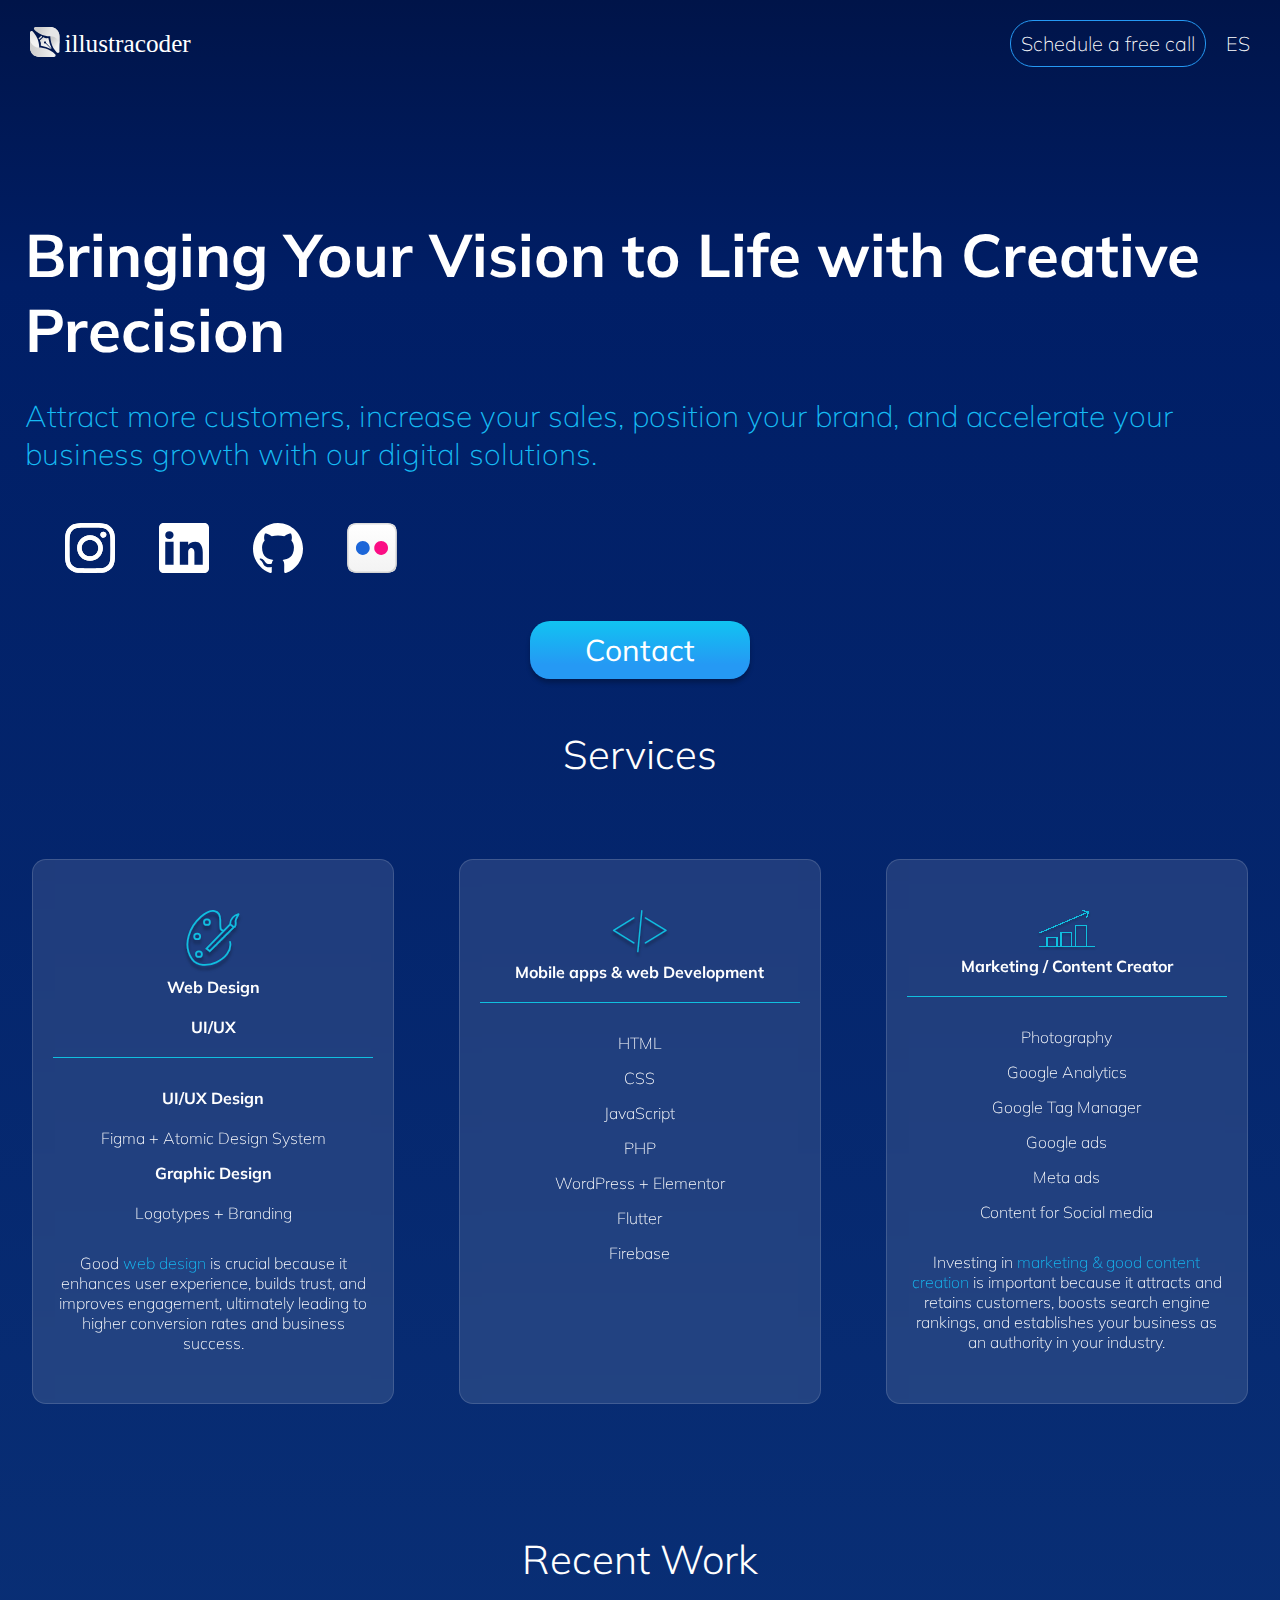
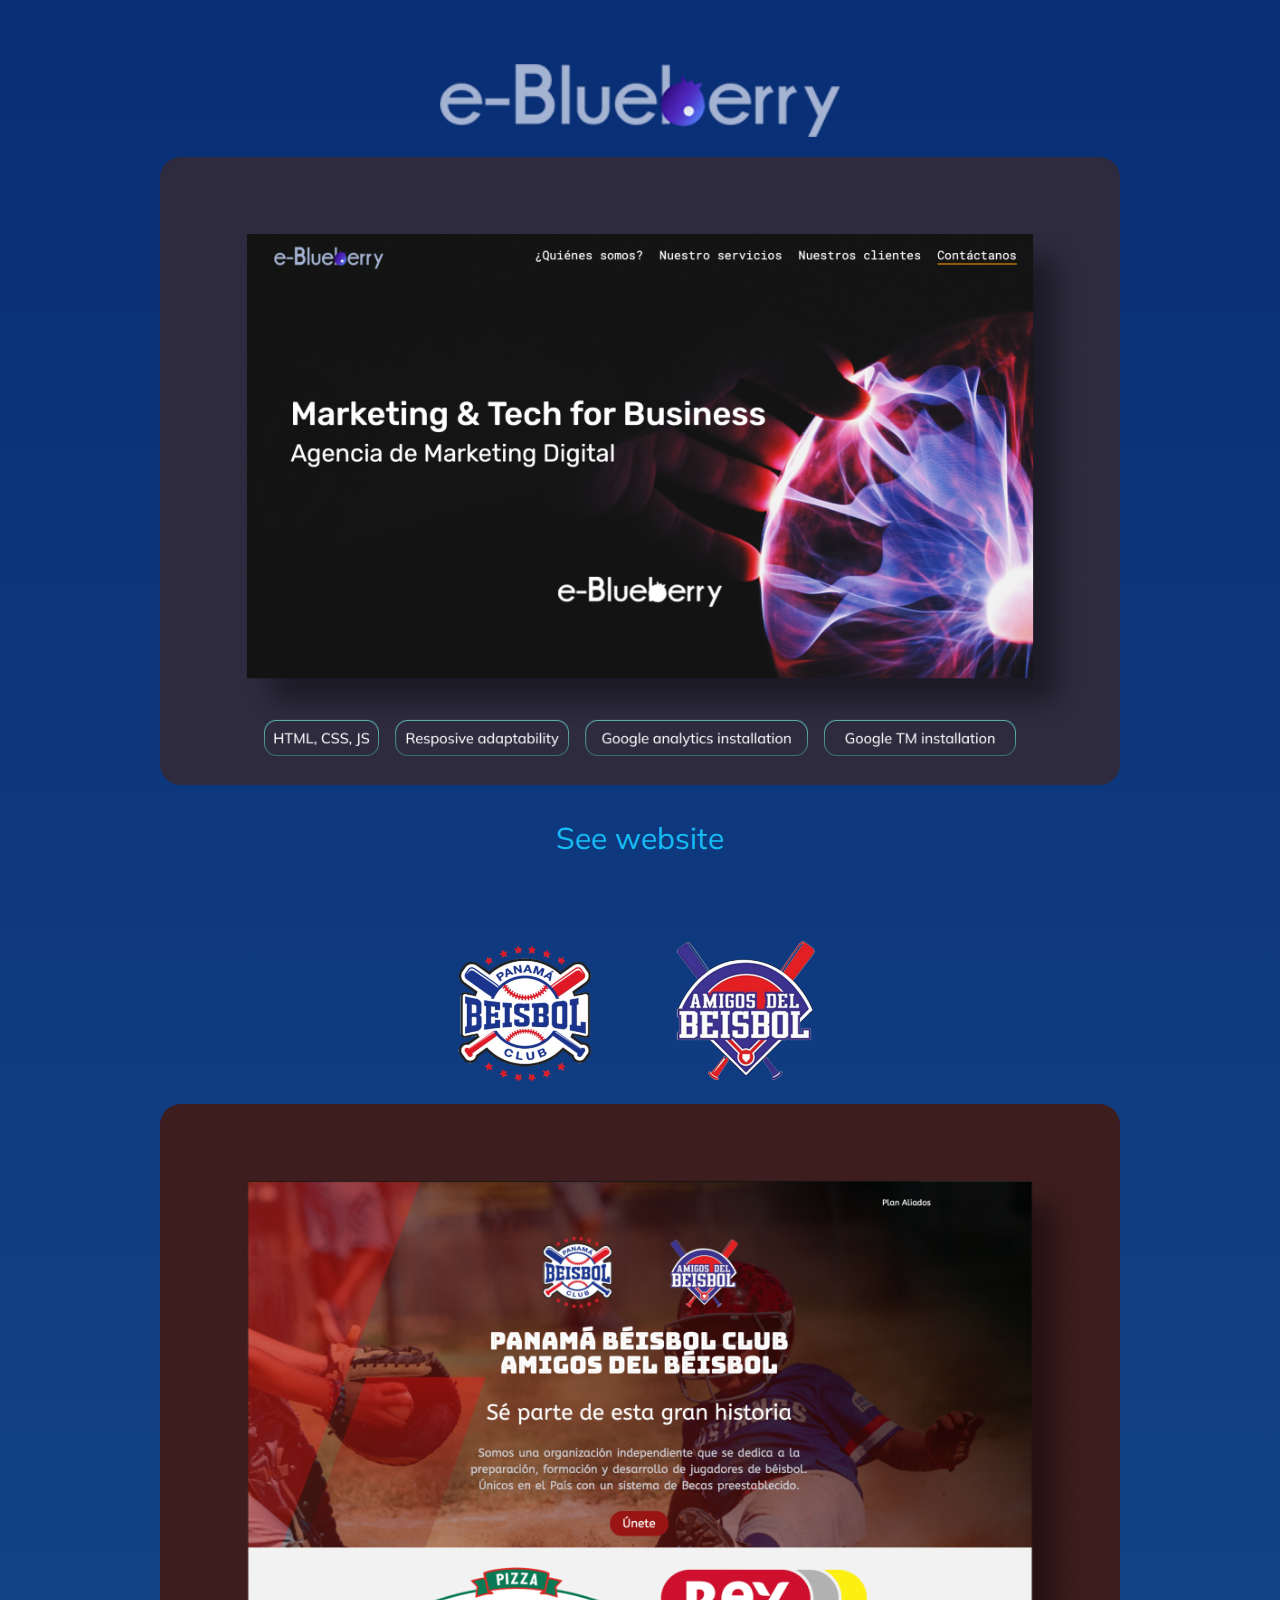
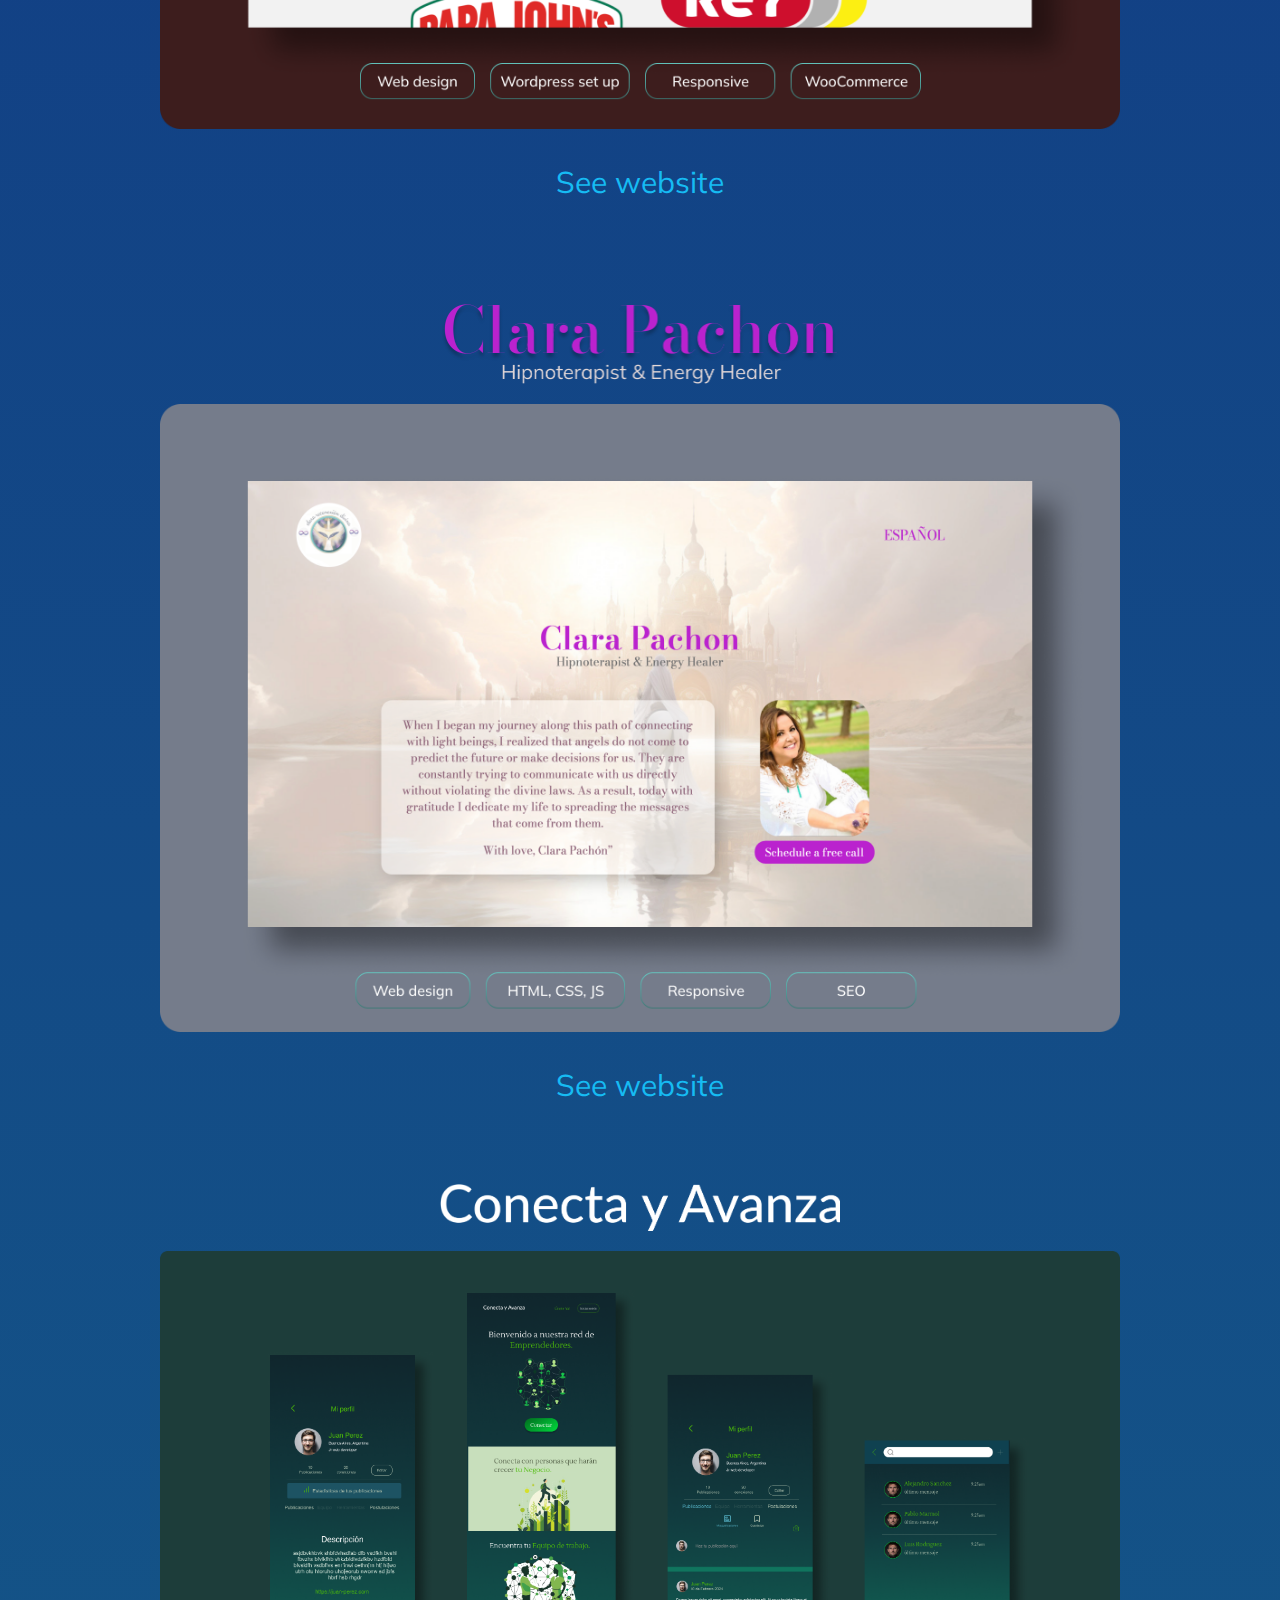
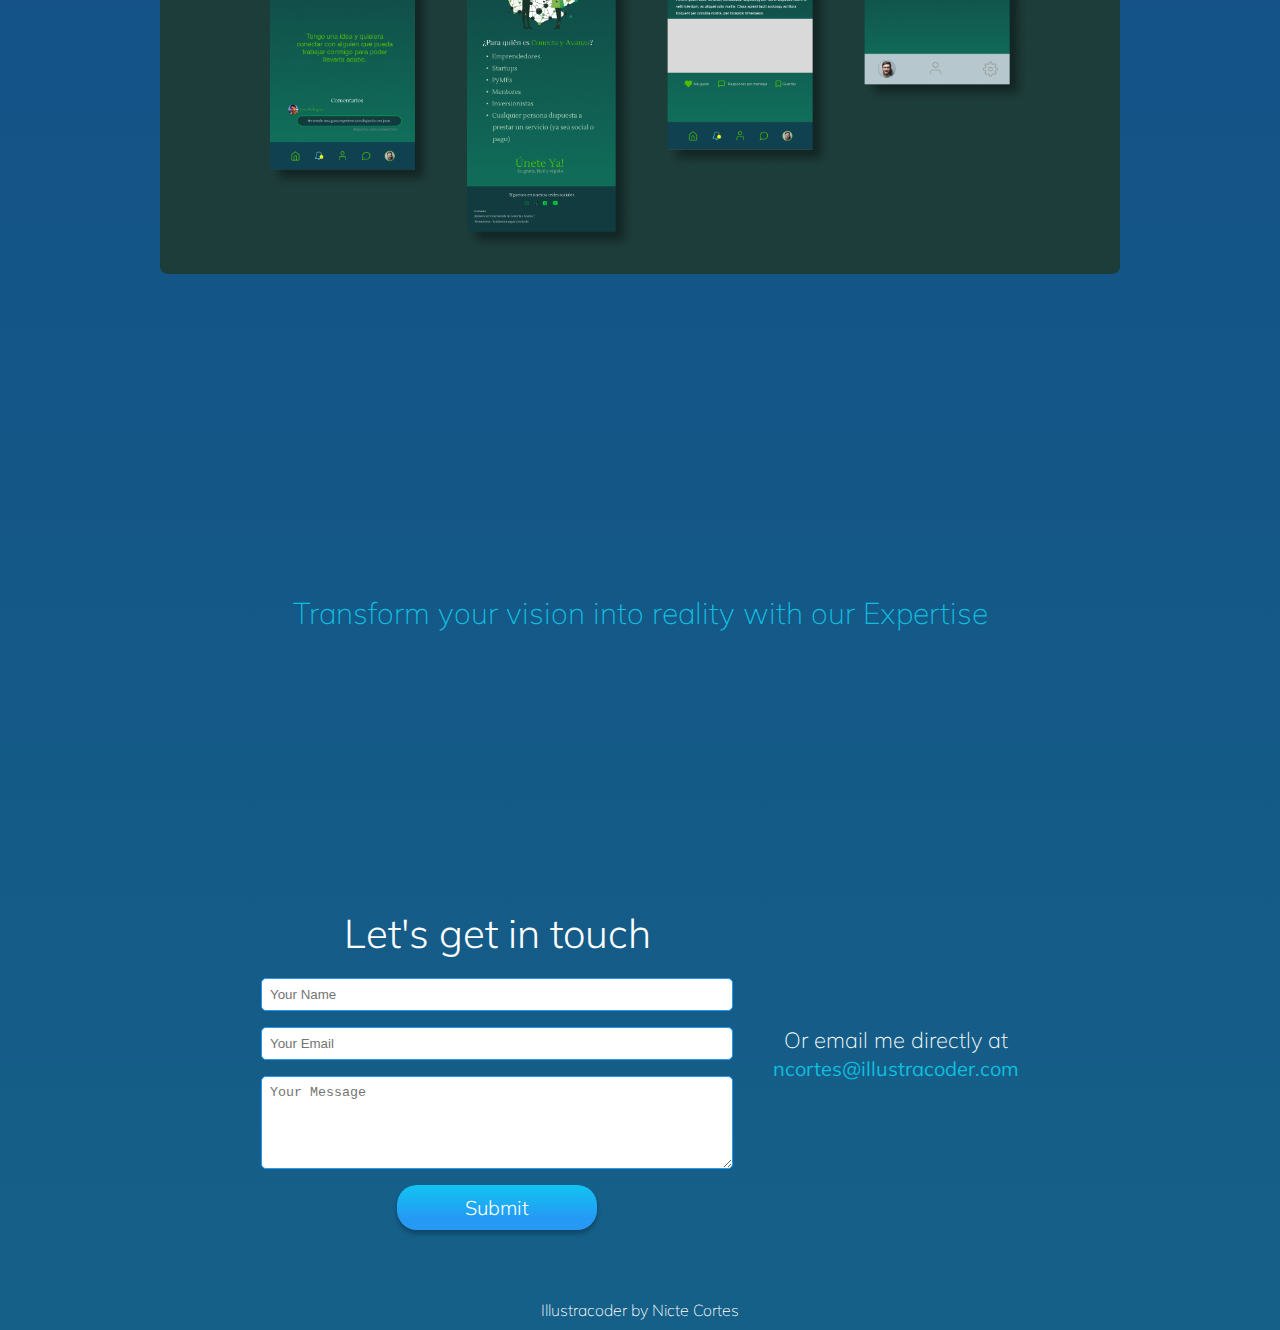
==== index.html @ 041d98b3 "added services" ====
<!DOCTYPE html>
<html lang="en">
<head>
    <!-- Google tag (gtag.js) -->
<script async src="https://www.googletagmanager.com/gtag/js?id=G-TVSC4ZTGMF"></script>
<script>
  window.dataLayer = window.dataLayer || [];
  function gtag(){dataLayer.push(arguments);}
  gtag('js', new Date());

  gtag('config', 'G-TVSC4ZTGMF');
</script>
    <link rel="shortcut icon" type="x-icon" href="logo.png">
    <meta charset="UTF-8">
    <meta http-equiv="X-UA-Compatible" content="IE=edge">
    <meta name="viewport" content="width=device-width, initial-scale=1.0">
    <link rel="stylesheet" type="text/css" href="stylesheet-nuevo.css" />
    <meta name="keywords" content="Web design, web development, product photography, service photography, social media content creation, brand elevation, professional web solutions, Illustracoder, innovative web design, expert web development, digital content creation, SEO-friendly web design, high-quality photography services">
    <title>Illustracoder - Web Design, Development, Photography & Social Media Content</title>
    <script src="https://www.google.com/recaptcha/enterprise.js?render=6LdHow8qAAAAACR_GoCy2ydNq_Hx-x5rRj1Og6y0"></script>
    <meta name="description" content="Discover Illustracoder, your go-to for professional web design, web development, product and service photography, and social media content creation. Elevate your brand with our expert solutions and innovative approach. Contact us today to bring your vision to life!">
</head>
<body>
    <header class="hero-container">
        <nav>
            <div class="logo-container">
                <img class="logo" src="./logo-white.svg" alt="Illustracoder Logo">
                
            </div>
            
            <div class="nav-btns">
                <a href="https://calendly.com/ncortes-illustracoder/30min" class="calendly-link"><p>Schedule a free call</p></a>
                <a href="./index-es.html">ES</a>
            </div>
        </nav>
        <section class="hero">
            <div class="title-hero">
                
                <h1>Bringing Your Vision to Life with Creative Precision</h1>
                <h2>Attract more customers, increase your sales, position your brand, and accelerate your business growth with our digital solutions.</h2>
            </div>
            
            <div class="iconos">
                <a  href="https://www.instagram.com/illustracoder" target="_blank"><img  src="./icons/instagram-blanco.svg" alt="Instagram"></a>
                <a href="https://www.linkedin.com/in/nicte-cortes-illustracoder/" target="_blank"><img  src="./icons/linkedin-blanco.svg" alt="LinkedIn"></a>
                <a href="https://github.com/nictecortes" target="_blank"><img  src="./icons/github-blanco.svg" alt="GitHub"></a>
                <a href="https://www.flickr.com/people/illustracoder/" target="_blank"><img  src="./icons/flickr-icon.svg" alt="Flickr"></a>
             </div>
            <a class="boton" href="#contact-form">Contact</a>
        </section>
    </header>
    
    <main>
        <section class="services--container">
            <h3 class="reveal active">Services</h3>
            <div class="services">
                <div class="service-card reveal active">
                    <div class="service-card--title">
                        <img src="./icons/web-design-icon.svg" alt="Web Design">
                        <h4>Web Design</h4>
                        <h4 class="green">UI/UX</h4>
                    </div>
                    <h4>UI/UX Design</h4>
                    <div class="card-icon">
                       
                        <p>Figma + Atomic Design System</p>
                    </div>
                    <h4>Graphic Design</h4>
                    <p>Logotypes + Branding</p>
                    
                    <div class="blue-text">
                        <p>Good <span class="orange">web design</span> is crucial because it enhances user experience, builds trust, and improves engagement, ultimately leading to higher conversion rates and business success.</p>
                    </div>
                </div>
                <div class="service-card reveal active">
                    <div class="service-card--title">
                        <img src="./icons/web-dev-icon.svg" alt="Web Development">
                        <h4>Mobile apps & web Development</h4>
                        
                    </div>
                    <div class="card-icon">
                        
                        <p>HTML</p>
                    </div>
                    <div class="card-icon">
                       
                        <p>CSS</p>
                    </div>
                    <div class="card-icon">
                        
                        <p>JavaScript</p>
                    </div>
                    <div class="card-icon">
                        
                        <p>PHP</p>
                    </div>
                    <div class="card-icon">
                        
                        <p>WordPress + Elementor</p>
                    </div>
                    <div class="card-icon">
                         
                        <p>Flutter</p>
                    </div>
                    <div class="card-icon">
                         
                        <p>Firebase</p>
                    </div>
                </div>
                <div class="service-card reveal active">
                    <div class="service-card--title">
                        <img src="./icons/marketing-icon.svg" alt="Marketing / Content Creator">
                        <h4>Marketing / Content Creator</h4>
                    </div>
                    <div class="card-icon">Photography</div>
                    <div class="card-icon"> Google Analytics</div>
                    <div class="card-icon">Google Tag Manager</div>
                    <div class="card-icon">Google ads</div>
                    <div class="card-icon">Meta ads</div>
                    <div class="card-icon">Content for Social media</div>
                    <div class="blue-text">
                        <p>Investing in <span class="orange">marketing & good content creation</span> is important because it attracts and retains customers, boosts search engine rankings, and establishes your business as an authority in your industry.</p>
                    </div>
                </div>
            </div>
        </section>
        <section>
            <h3 class="reveal active">Recent Work</h3>
            <div class="card reveal active">
                <div class="logos">
                    <img src="./logos/e-blueberrylogo.png" alt="e-Blueberry Logo">
                </div>
                <img class="card-img" src="./eblueberry-card.png" alt="e-Blueberry Card">
                <a href="https://nektar-mkt.com/e-blueberry/" target="_blank" rel="noopener noreferrer">See website</a>
            </div>
            <div class="card reveal active">
                <div class="logos">
                    <img src="./logos/logos-panama-amigos.png" alt="Panama Baseball Club Logo">
                
                </div>
                <img class="card-img" src="./panama-beisbol-club-card.png" alt="Panama Baseball Club Card">
                <a href="https://panamabeisbolclub.com/" target="_blank" rel="noopener noreferrer">See website</a>
            </div>
            <div class="card reveal active">
                <div class="logos">
                    <img src="./logos/Clara-pachon.png" alt="Clara Pachon Logo">
                </div>
                <img class="card-img" src="./clarapachon-card.png" alt="Clara Pachon Card">
                <a href="https://qhhtclarapachon.com/" target="_blank" rel="noopener noreferrer">See website</a>
            </div>
            <div class="card reveal active">
                <div class="logos">
                    <img src="./logos/Conecta y Avanza.png" alt="Conecta y Avanza Logo">
                </div>
                <img class="card-img" src="./conecta-avanza.png" alt="Conecta Avanza Card">
            </div>
        </section>
        
        <section class="section-text reveal active">
            <p>Transform your vision into reality with our Expertise</p>
        </section>
        <section id="contact-form">
            <div class="form-container">
                <h3>Let's get in touch</h3>
                <form id="contactForm" action="contact.php" method="post">
                    <input type="text" name="name" placeholder="Your Name" required>
                    <input type="email" name="email" placeholder="Your Email" required>
                    <textarea name="message" placeholder="Your Message" rows="5" required></textarea>
                    
                    <button type="submit" class="boton submit" id="btnSub">Submit</button>
                </form>
                <div id="form-message"></div>
            </div>
            <div class="email-me">
                <p>Or email me directly at</p>
            <a href="mailto:ncortes@illustracoder.com" class="email-link">ncortes@illustracoder.com</a>
            </div>
        </section>
    </main>
    <footer>
        <p>Illustracoder by Nicte Cortes</p>
    </footer>
    <script src="index.js"></script>
</body>
</html>
---- stylesheet-nuevo.css ----
@import url("https://fonts.googleapis.com/css2?family=Mulish:wght@200;300;500&family=Raleway:wght@100;200;300&display=swap");
:root{
  --blue:#16BBF3;
  --soft-blue:#10BFDF;
}
* {
    margin: 0;
    padding: 0;
  }
  html,
  body {
    width: 100%;
  }
  body {
    background: linear-gradient(180deg, #001449 0%, #001E66 4.66%, #124085 50%, #156088 100%)
      no-repeat;
    font-family: Mulish;
    font-weight: 200;
  }
  h1{
    color: #ffff;
    font-size: 40px;
  }
  h2{
    color: var(--blue);
    font-weight: 200;
    font-size: 20px;
    margin: 30px 0;
  }
  h3{
    color: #ffff;
    text-align: center;
    margin-top: 50px;
    font-size: 40px;
    font-weight: 300;
  }
  h4{
    margin-bottom: 20px;
  }
  header{
    position: relative;
  }
  nav{
    margin: 0 30px;
    padding-top: 20px;
    color: white;
    display: flex;
    justify-content: space-between;
    align-items: center;
  }
  *:disabled {
    opacity: 0.6;
  }
  .logo-container{
    display: flex;
    align-items: center;
  }
  .logo{
    width: 100px; 
    padding-right: 10px;
  }
 .hero-container {
    background: url() no-repeat center center;
    background-repeat: no-repeat;
    background-size: cover;
  }
  .hero{
    margin: 50px 25px;
  }
  .title-hero{
    margin-top: 150px;
  }
  .nav-btns{
    display: flex;
    align-items: center;
  }
  .nav-btns a{
    color: #ffff;
    font-size: 13px;
    font-weight: 200;
  }
  .nav-btns p{
    border: 1px solid #2599F4;
    border-radius: 23px;
    padding: 10px;
    margin-right: 20px;
  }
  .calendly-link{
  text-align: center;
  }
  .boton {
    color: white;
    background: linear-gradient(180deg, #0AD2F1 -26.87%, #2599F4 75.62%);
    box-shadow: 0px 4px 4px 0px rgba(0, 0, 0, 0.25);
    border-radius: 20px;
    padding: 10px;
    display: block;
    text-align: center;
    margin:  auto;
    width: 25%;
  }

  .boton:hover {
    background-color: #0056b3;
    transform: scale(1.1);
  }

  a{
    font-size: 20px;
    font-weight: 400;
    text-decoration: none;
    color: var(--blue);
  }
  .iconos{
      margin: 20px 20px 70px 20px;
  }
  .iconos img{
    margin: 10px;
    width: 30px;
  }
  .service-card{
      color: white;
      text-align: center;
      width: 70%;
      margin: 80px auto;
      padding: 50px 20px;
      border-radius: 14px;
      border: 1px solid rgba(255, 255, 255, 0.14);
      background: rgba(255, 255, 255, 0.11);
      backdrop-filter: blur(9px);
  }
  .service-card--title {
    border-bottom: .5px solid var(--soft-blue);
    margin-bottom: 30px;
  }
  .service-card--title img{
    width: 60px;
  }
  .card-icon{
      display: flex;
      justify-content: center;
      align-items: center;
      margin: 15px;
  }
  .card-icon img{
      width: 25px;
      margin-right: 15px;
  }
  .card{
      margin: 80px auto;
      text-align: center;
  }
.card a{
  display: block;
}
  .logos img{
      display: block;
      width: 200px;
      margin: 20px auto;
  }
  .card-img{
      width: 90%;
      margin-bottom: 30px;
  }
  .blue-text{
    color: #ffff;
    margin-top: 30px;
  }
  .orange{
    color: var(--blue);
  }
  #contact-form{
    margin-bottom: 50px;
  }
  #contact-form form {
    display: flex;
    flex-direction: column;
    margin: 30px;
    }
  #contact-form input,
  #contact-form textarea {
    margin-bottom: 1rem;
    padding: 0.5rem;
    border: 1px solid #2599F4;
    border-radius: 5px;
    }
  .email-link {
    color: var(--soft-blue);
    }
    .g-recaptcha{
      display: block;
      margin: 20px auto;
    }
  .submit{
    font-family: Mulish;
    font-weight: 300;
    border: none;
  }
  .email-me{
    text-align: center;
    display: block;
    margin: 20px;
    font-size: 22px;
    color: #ffff;
  }
  .section-text{
    color: var(--soft-blue);
    margin: 20px;
    height: 50vh;
    display: flex;
    align-items: center;
    justify-content: center;
    font-size: 30px;
    text-align: center;
  }
  footer p{
    color: #ffff;
    text-align: center;
    margin-bottom: 10px;
  }
  .reveal{
    position: relative;
    transform: translateY(50px);
    opacity: 0;
    transition: all 1s ease;
  }
  .reveal.active{
    transform: translateY(0px);
    opacity: 1;
  }
  @media only screen and (min-width: 750px){
    .logo{
      width: 150px;
    }
    .nav-btns a{
      font-size: 16px;
    }
  }
  @media only screen and (min-width: 1000px){
    h1{
      font-size: 60px;
    }
    h2{
      font-size: 30px;
    }
    .logo{
      width: 170px;
    }
    .logo-container p{
      font-size: 20px;
    }
    .hero p{
      font-size: 40px;
    }
    .iconos{
      margin: 20px 20px;
    }
    .iconos img{
      margin: 20px;
      width: 50px;
    }
    .boton{
      font-size: 30px;
      width: 200px;
    }
    .services{
      display: flex;
    }
    .service-card{
      width: 25%;
    }
    .card-img{
      width: 75%;
    }
    .logos img{
      width: 400px;
    }
    .nav-btns a{
      font-size: 20px;
    }
    a{
      font-size: 30px;
    }
    .about-me-text p{
      font-size: 22px;
    }
    #contact-form{
      display: flex;
      justify-content: center;
      align-items: center;
    }
    #contact-form form{
      margin: 20px;
    }
    
    .form-container{
      width: 40%;
    }
    .submit{
      font-size: 20px;
    }
    .email-link{
      font-size: 20px;
    }
    .section-text{
      font-size: 30px;
    }
  }
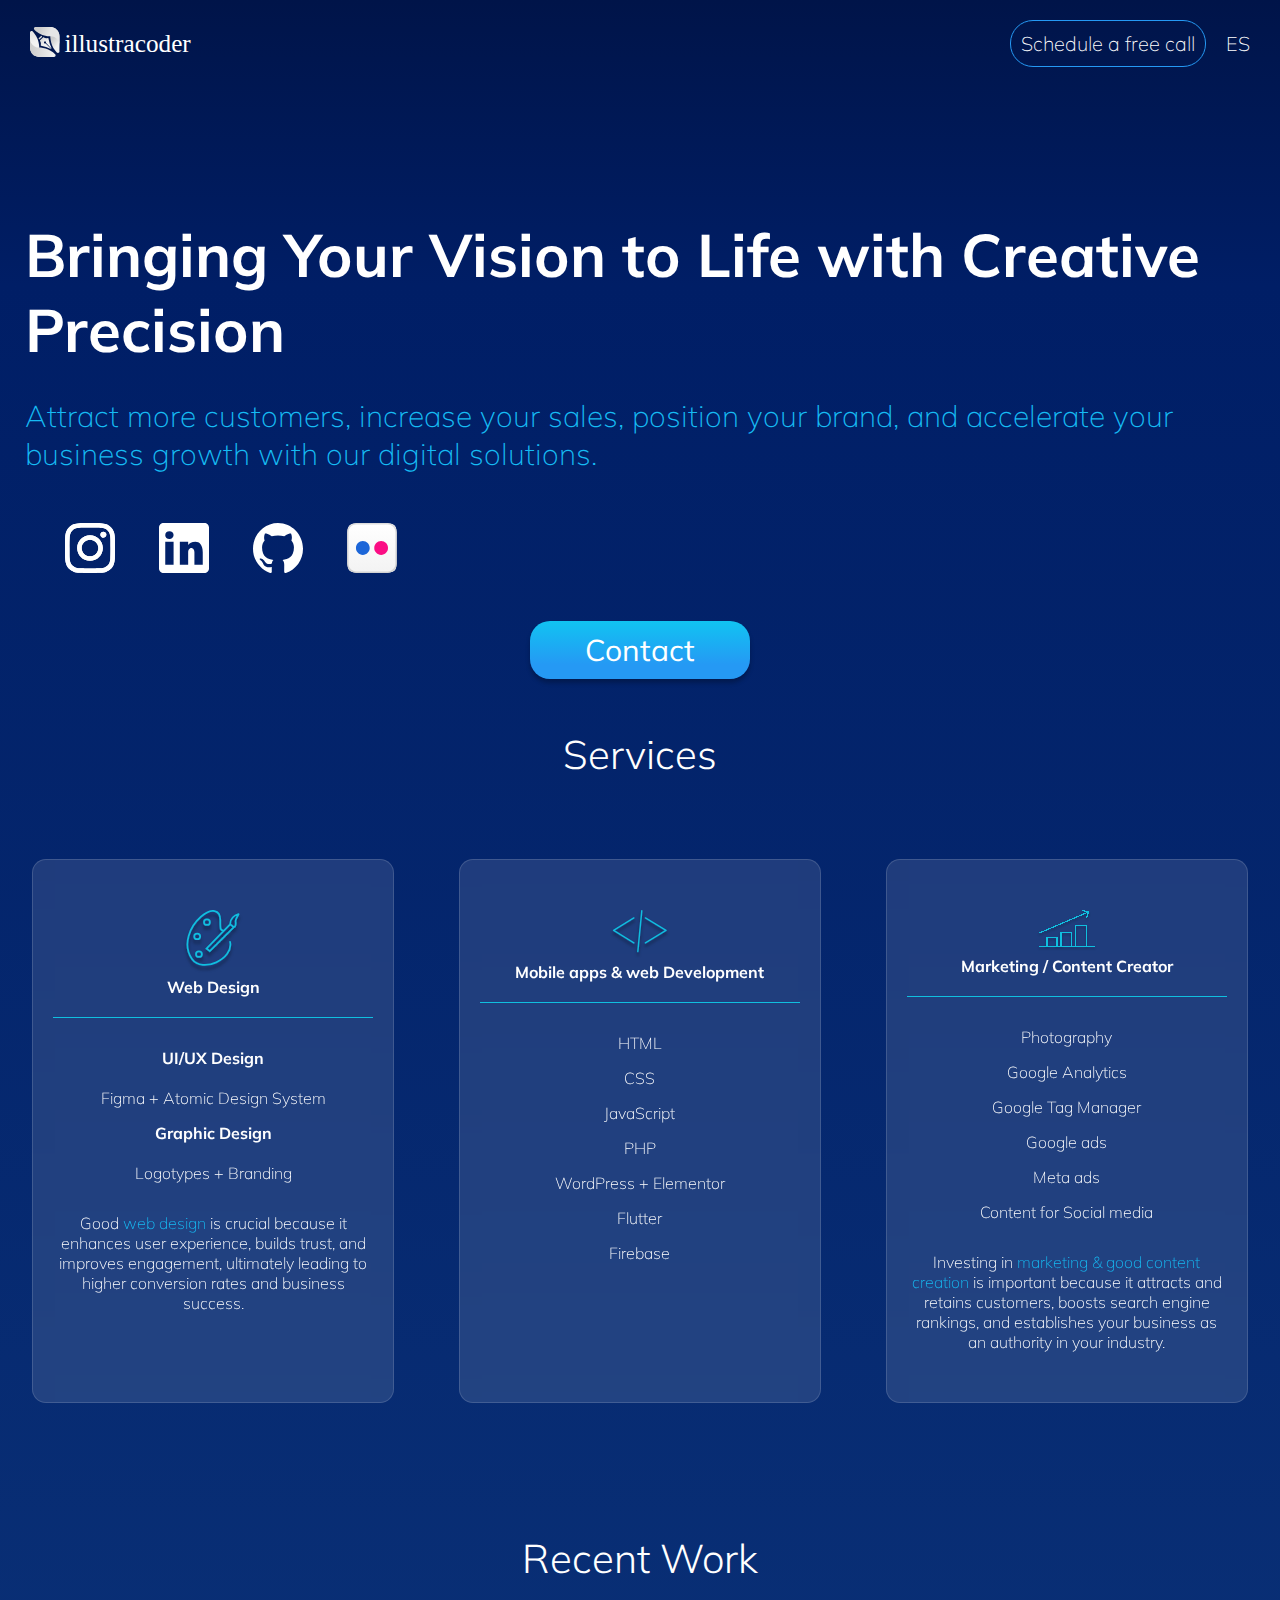
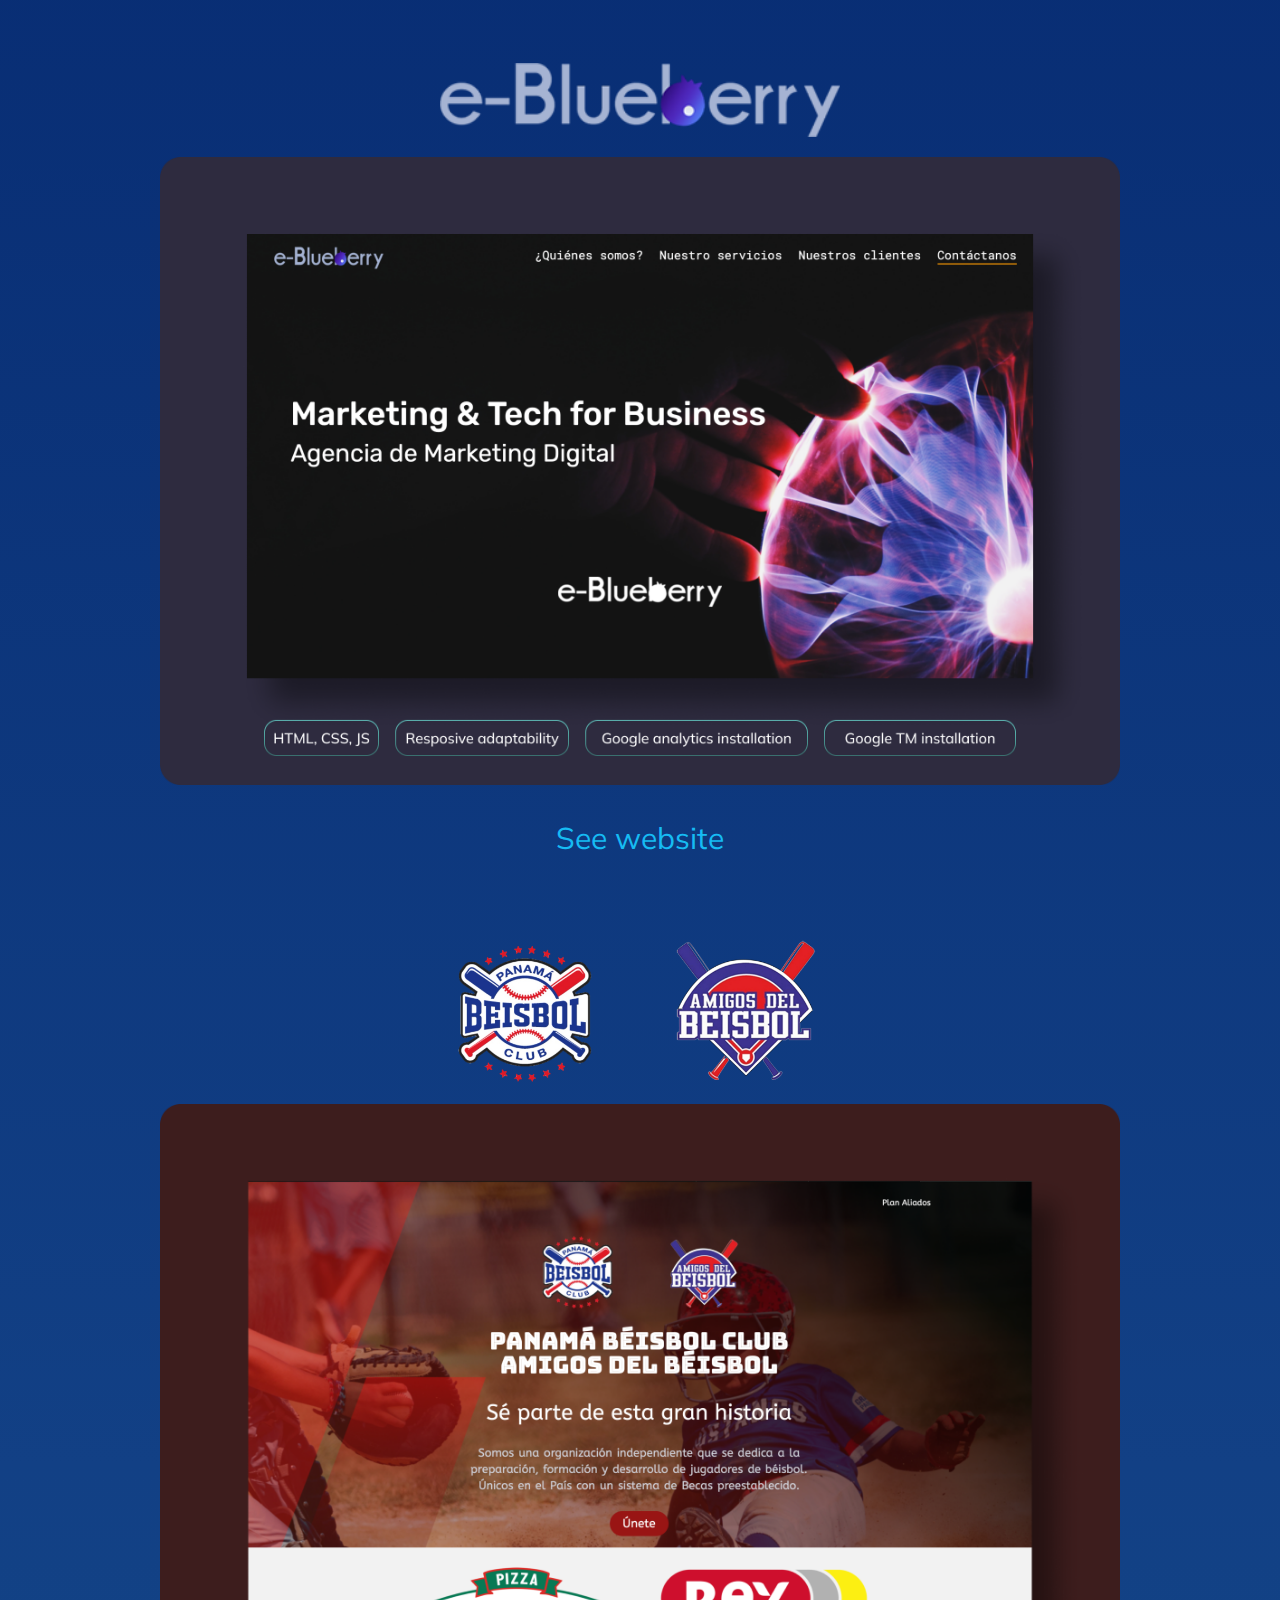
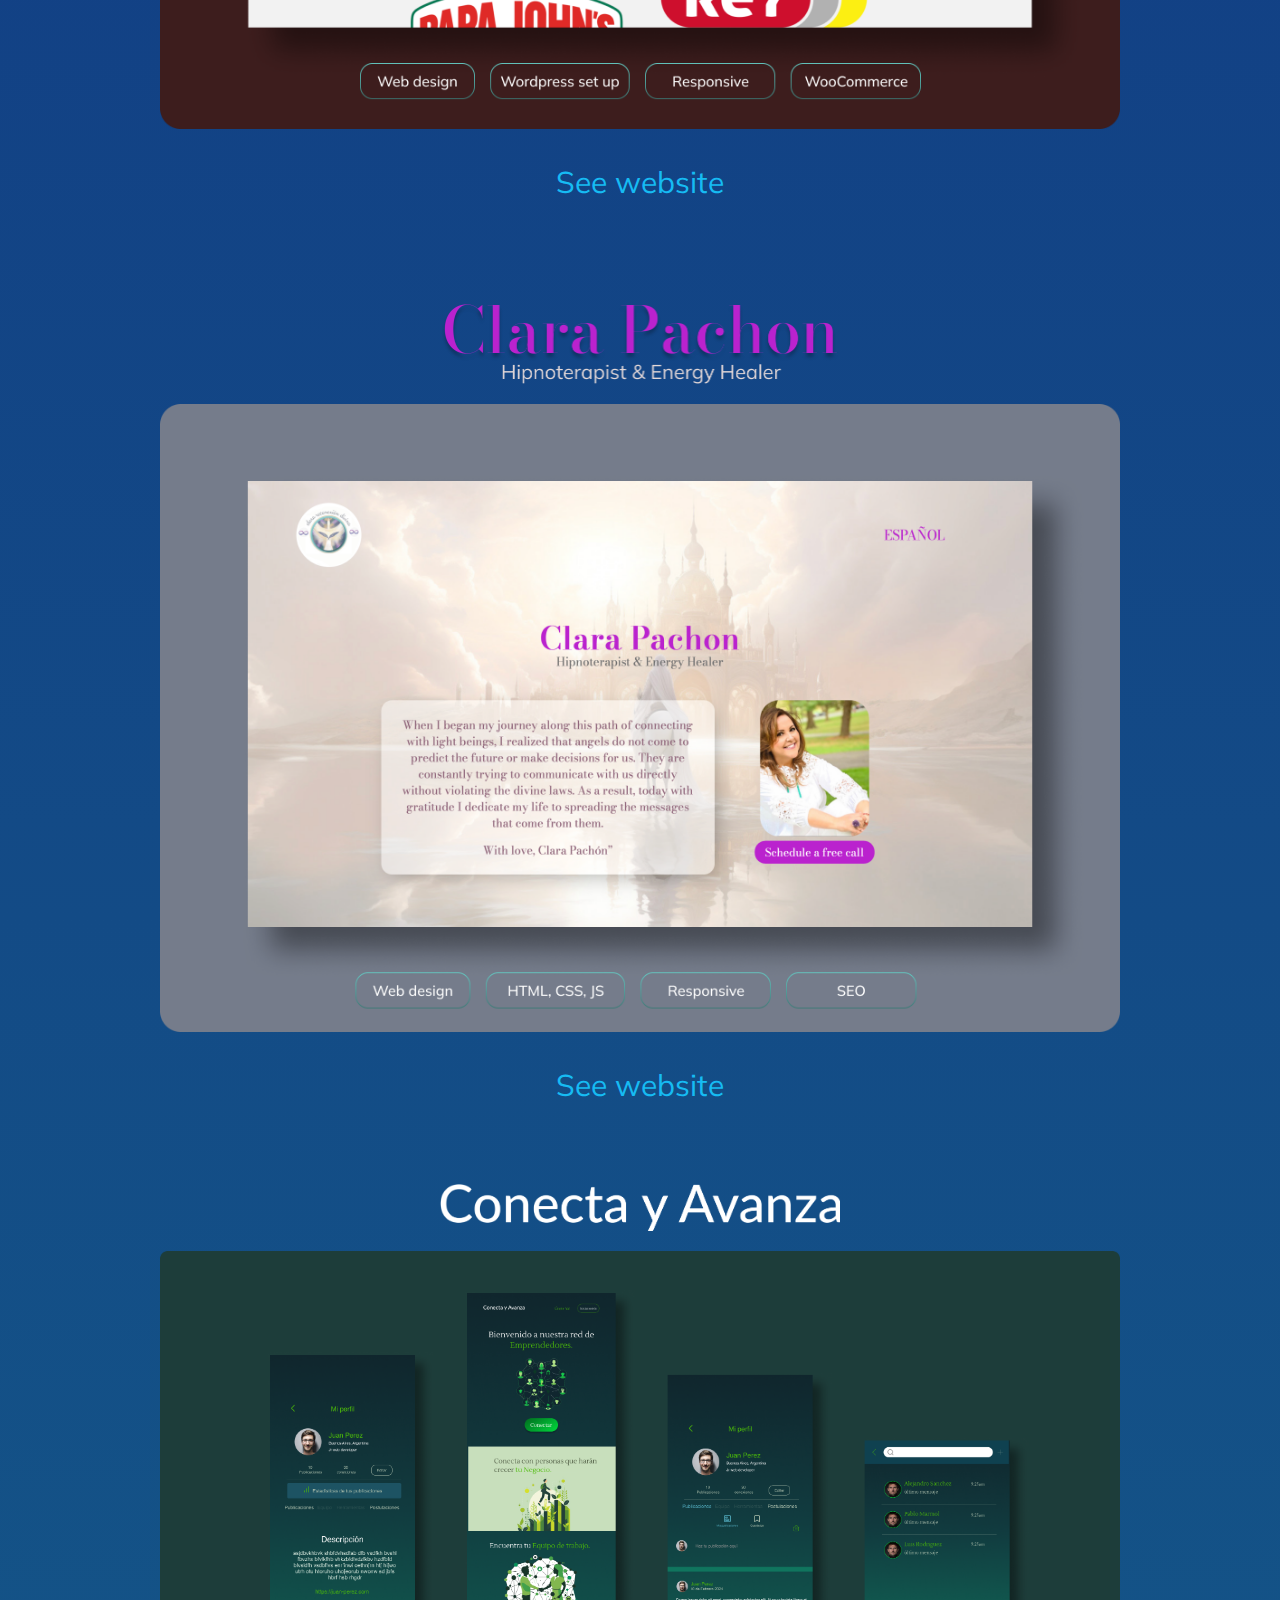
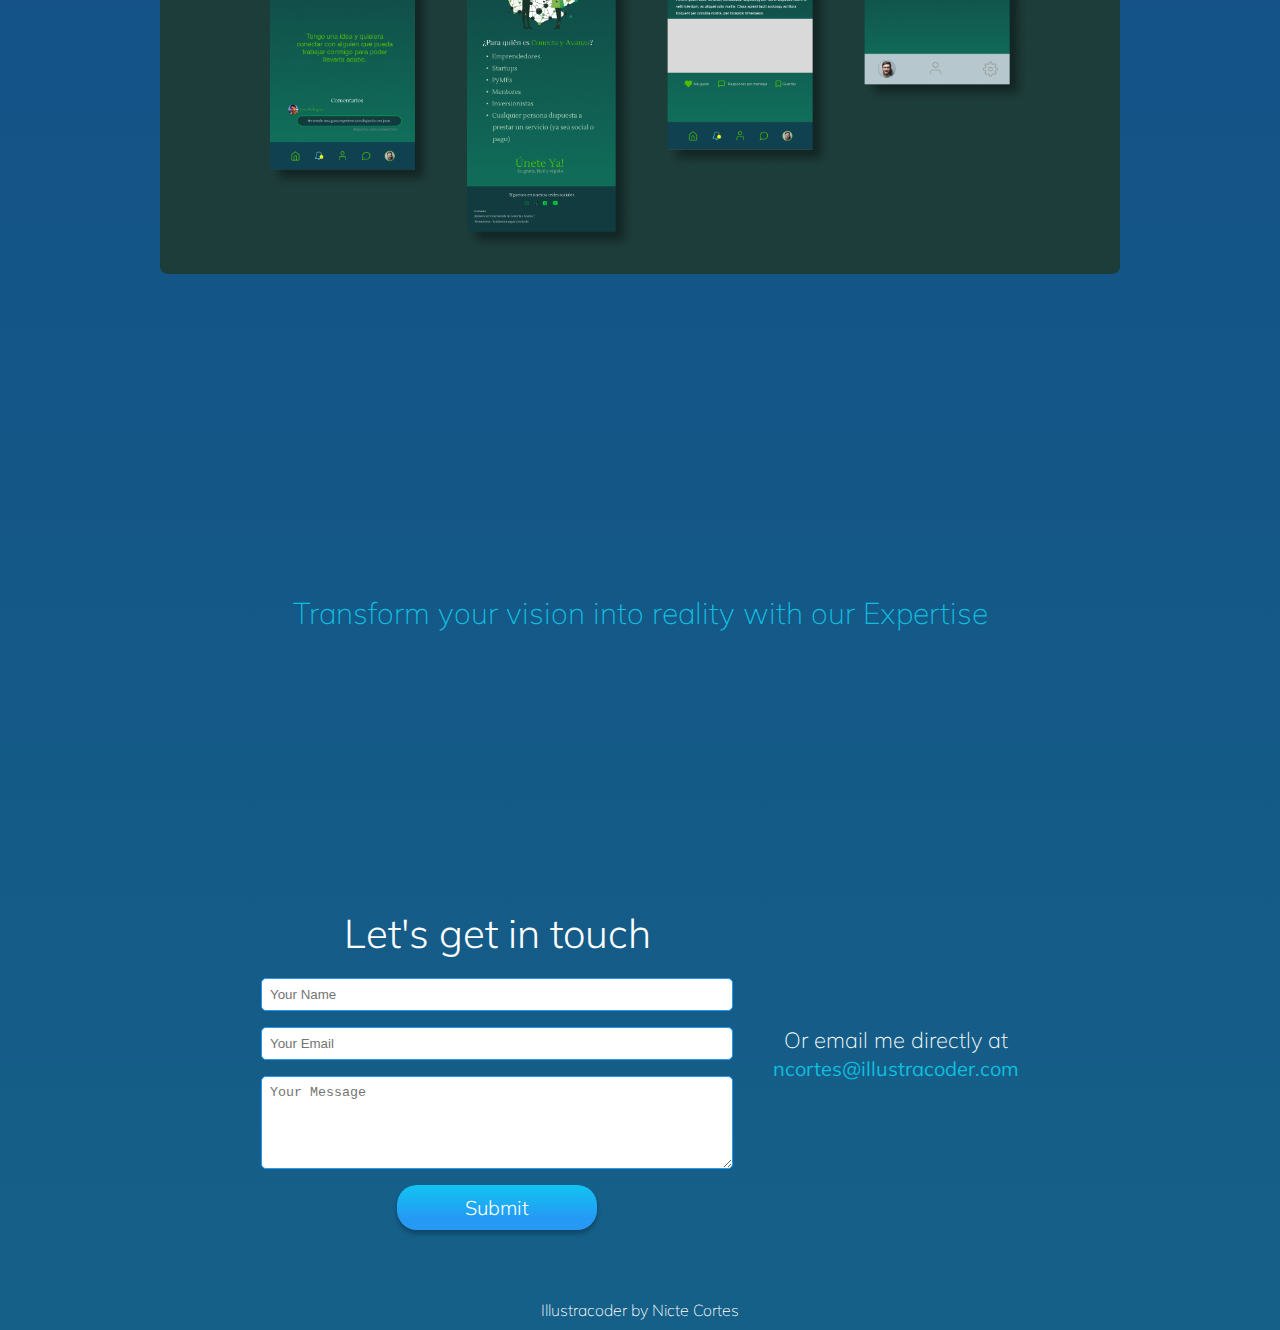
==== commit 667c8a21: "small change: UI/UX title" ====
--- a/index.html
+++ b/index.html
@@ -14,7 +14,7 @@
     <meta charset="UTF-8">
     <meta http-equiv="X-UA-Compatible" content="IE=edge">
     <meta name="viewport" content="width=device-width, initial-scale=1.0">
-    <link rel="stylesheet" type="text/css" href="stylesheet-nuevo.css" />
+    <link rel="stylesheet" type="text/css" href="stylesheetv1.css" />
     <meta name="keywords" content="Web design, web development, product photography, service photography, social media content creation, brand elevation, professional web solutions, Illustracoder, innovative web design, expert web development, digital content creation, SEO-friendly web design, high-quality photography services">
     <title>Illustracoder - Web Design, Development, Photography & Social Media Content</title>
     <script src="https://www.google.com/recaptcha/enterprise.js?render=6LdHow8qAAAAACR_GoCy2ydNq_Hx-x5rRj1Og6y0"></script>
@@ -58,7 +58,7 @@
                     <div class="service-card--title">
                         <img src="./icons/web-design-icon.svg" alt="Web Design">
                         <h4>Web Design</h4>
-                        <h4 class="green">UI/UX</h4>
+                        
                     </div>
                     <h4>UI/UX Design</h4>
                     <div class="card-icon">
--- a/stylesheetv1.css
+++ b/stylesheetv1.css
@@ -0,0 +1,308 @@
+@import url("https://fonts.googleapis.com/css2?family=Mulish:wght@200;300;500&family=Raleway:wght@100;200;300&display=swap");
+:root{
+  --blue:#16BBF3;
+  --soft-blue:#10BFDF;
+}
+* {
+    margin: 0;
+    padding: 0;
+  }
+  html,
+  body {
+    width: 100%;
+  }
+  body {
+    background: linear-gradient(180deg, #001449 0%, #001E66 4.66%, #124085 50%, #156088 100%)
+      no-repeat;
+    font-family: Mulish;
+    font-weight: 200;
+  }
+  h1{
+    color: #ffff;
+    font-size: 40px;
+  }
+  h2{
+    color: var(--blue);
+    font-weight: 200;
+    font-size: 20px;
+    margin: 30px 0;
+  }
+  h3{
+    color: #ffff;
+    text-align: center;
+    margin-top: 50px;
+    font-size: 40px;
+    font-weight: 300;
+  }
+  h4{
+    margin-bottom: 20px;
+  }
+  header{
+    position: relative;
+  }
+  nav{
+    margin: 0 30px;
+    padding-top: 20px;
+    color: white;
+    display: flex;
+    justify-content: space-between;
+    align-items: center;
+  }
+  *:disabled {
+    opacity: 0.6;
+  }
+  .logo-container{
+    display: flex;
+    align-items: center;
+  }
+  .logo{
+    width: 100px; 
+    padding-right: 10px;
+  }
+ .hero-container {
+    background: url() no-repeat center center;
+    background-repeat: no-repeat;
+    background-size: cover;
+  }
+  .hero{
+    margin: 50px 25px;
+  }
+  .title-hero{
+    margin-top: 150px;
+  }
+  .nav-btns{
+    display: flex;
+    align-items: center;
+  }
+  .nav-btns a{
+    color: #ffff;
+    font-size: 13px;
+    font-weight: 200;
+  }
+  .nav-btns p{
+    border: 1px solid #2599F4;
+    border-radius: 23px;
+    padding: 10px;
+    margin-right: 20px;
+  }
+  .calendly-link{
+  text-align: center;
+  }
+  .boton {
+    color: white;
+    background: linear-gradient(180deg, #0AD2F1 -26.87%, #2599F4 75.62%);
+    box-shadow: 0px 4px 4px 0px rgba(0, 0, 0, 0.25);
+    border-radius: 20px;
+    padding: 10px;
+    display: block;
+    text-align: center;
+    margin:  auto;
+    width: 25%;
+  }
+
+  .boton:hover {
+    background-color: #0056b3;
+    transform: scale(1.1);
+  }
+
+  a{
+    font-size: 20px;
+    font-weight: 400;
+    text-decoration: none;
+    color: var(--blue);
+  }
+  .iconos{
+      margin: 20px 20px 70px 20px;
+  }
+  .iconos img{
+    margin: 10px;
+    width: 30px;
+  }
+  .service-card{
+      color: white;
+      text-align: center;
+      width: 70%;
+      margin: 80px auto;
+      padding: 50px 20px;
+      border-radius: 14px;
+      border: 1px solid rgba(255, 255, 255, 0.14);
+      background: rgba(255, 255, 255, 0.11);
+      backdrop-filter: blur(9px);
+  }
+  .service-card--title {
+    border-bottom: .5px solid var(--soft-blue);
+    margin-bottom: 30px;
+  }
+  .service-card--title img{
+    width: 60px;
+  }
+  .card-icon{
+      display: flex;
+      justify-content: center;
+      align-items: center;
+      margin: 15px;
+  }
+  .card-icon img{
+      width: 25px;
+      margin-right: 15px;
+  }
+  .card{
+      margin: 80px auto;
+      text-align: center;
+  }
+.card a{
+  display: block;
+}
+  .logos img{
+      display: block;
+      width: 200px;
+      margin: 20px auto;
+  }
+  .card-img{
+      width: 90%;
+      margin-bottom: 30px;
+  }
+  .blue-text{
+    color: #ffff;
+    margin-top: 30px;
+  }
+  .orange{
+    color: var(--blue);
+  }
+  #contact-form{
+    margin-bottom: 50px;
+  }
+  #contact-form form {
+    display: flex;
+    flex-direction: column;
+    margin: 30px;
+    }
+  #contact-form input,
+  #contact-form textarea {
+    margin-bottom: 1rem;
+    padding: 0.5rem;
+    border: 1px solid #2599F4;
+    border-radius: 5px;
+    }
+  .email-link {
+    color: var(--soft-blue);
+    }
+    .g-recaptcha{
+      display: block;
+      margin: 20px auto;
+    }
+  .submit{
+    font-family: Mulish;
+    font-weight: 300;
+    border: none;
+  }
+  .email-me{
+    text-align: center;
+    display: block;
+    margin: 20px;
+    font-size: 22px;
+    color: #ffff;
+  }
+  .section-text{
+    color: var(--soft-blue);
+    margin: 20px;
+    height: 50vh;
+    display: flex;
+    align-items: center;
+    justify-content: center;
+    font-size: 30px;
+    text-align: center;
+  }
+  footer p{
+    color: #ffff;
+    text-align: center;
+    margin-bottom: 10px;
+  }
+  .reveal{
+    position: relative;
+    transform: translateY(50px);
+    opacity: 0;
+    transition: all 1s ease;
+  }
+  .reveal.active{
+    transform: translateY(0px);
+    opacity: 1;
+  }
+  @media only screen and (min-width: 750px){
+    .logo{
+      width: 150px;
+    }
+    .nav-btns a{
+      font-size: 16px;
+    }
+  }
+  @media only screen and (min-width: 1000px){
+    h1{
+      font-size: 60px;
+    }
+    h2{
+      font-size: 30px;
+    }
+    .logo{
+      width: 170px;
+    }
+    .logo-container p{
+      font-size: 20px;
+    }
+    .hero p{
+      font-size: 40px;
+    }
+    .iconos{
+      margin: 20px 20px;
+    }
+    .iconos img{
+      margin: 20px;
+      width: 50px;
+    }
+    .boton{
+      font-size: 30px;
+      width: 200px;
+    }
+    .services{
+      display: flex;
+    }
+    .service-card{
+      width: 25%;
+    }
+    .card-img{
+      width: 75%;
+    }
+    .logos img{
+      width: 400px;
+    }
+    .nav-btns a{
+      font-size: 20px;
+    }
+    a{
+      font-size: 30px;
+    }
+    .about-me-text p{
+      font-size: 22px;
+    }
+    #contact-form{
+      display: flex;
+      justify-content: center;
+      align-items: center;
+    }
+    #contact-form form{
+      margin: 20px;
+    }
+    
+    .form-container{
+      width: 40%;
+    }
+    .submit{
+      font-size: 20px;
+    }
+    .email-link{
+      font-size: 20px;
+    }
+    .section-text{
+      font-size: 30px;
+    }
+  }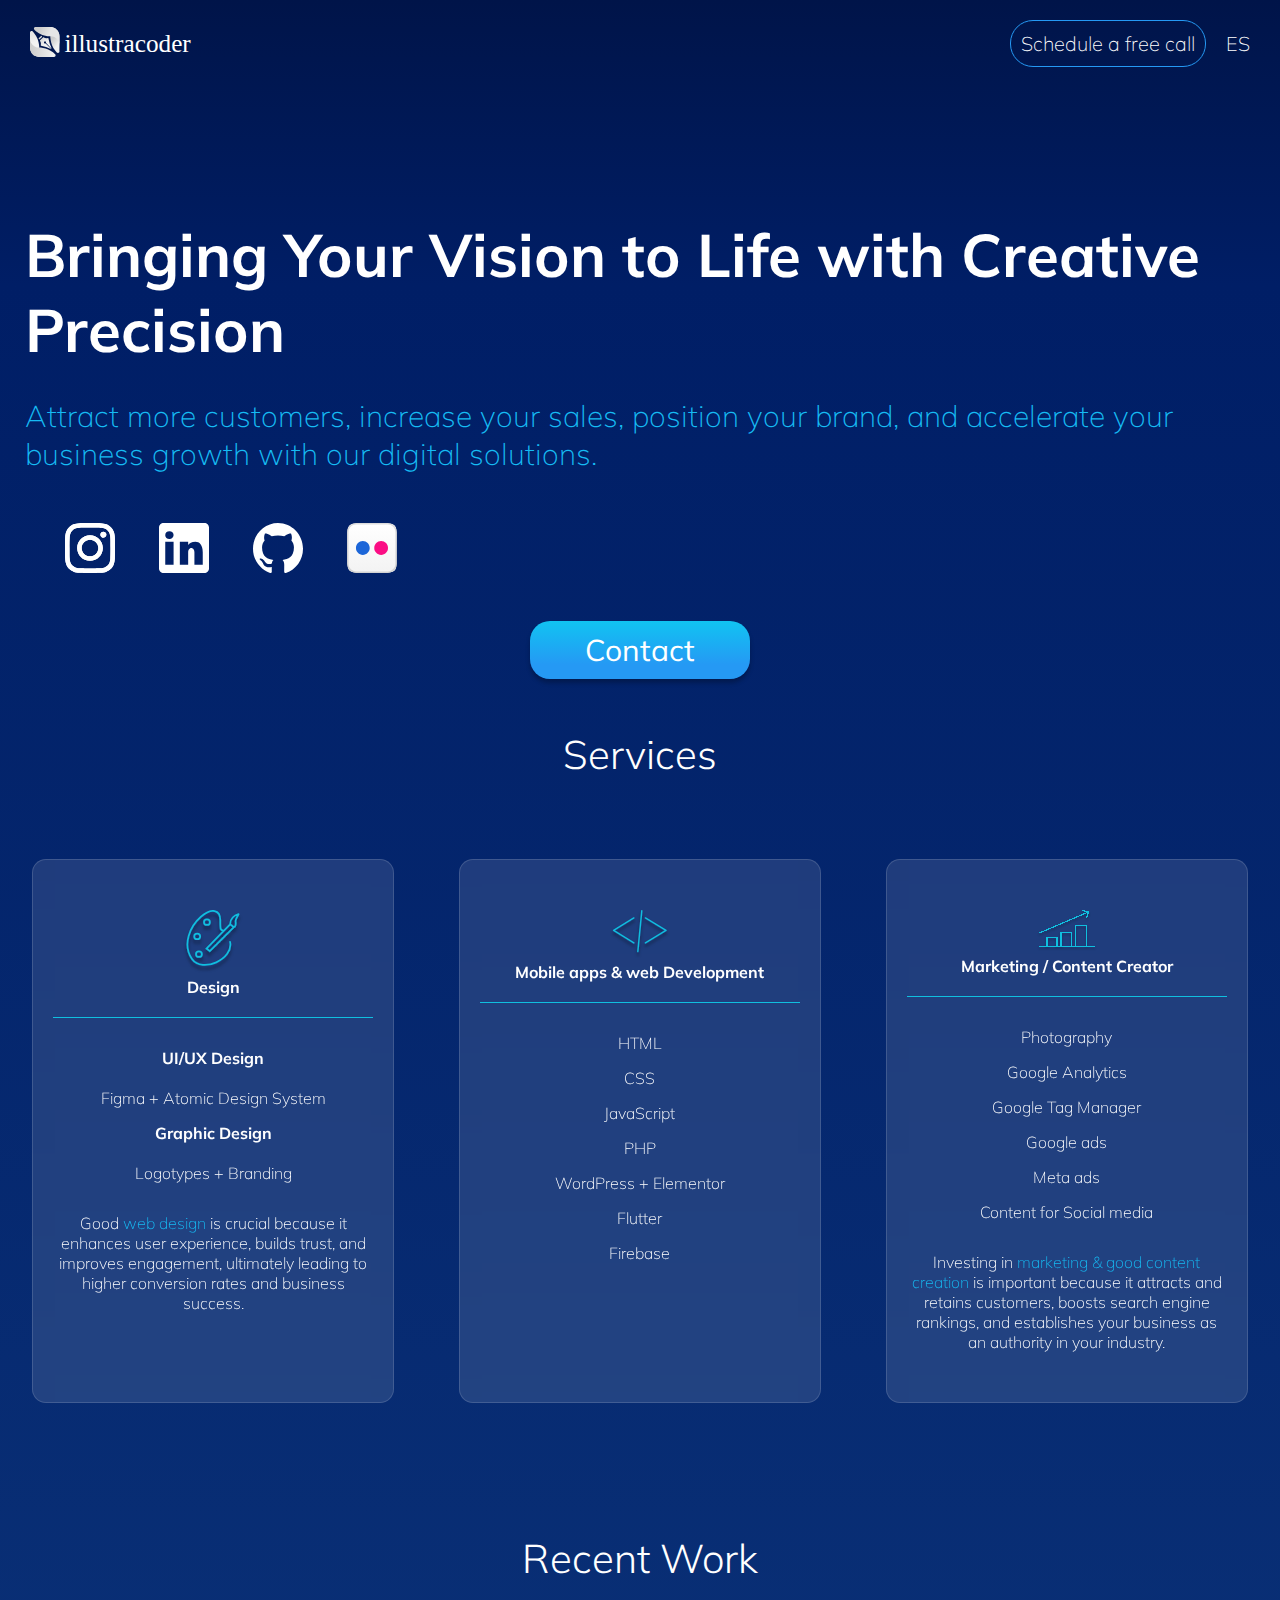
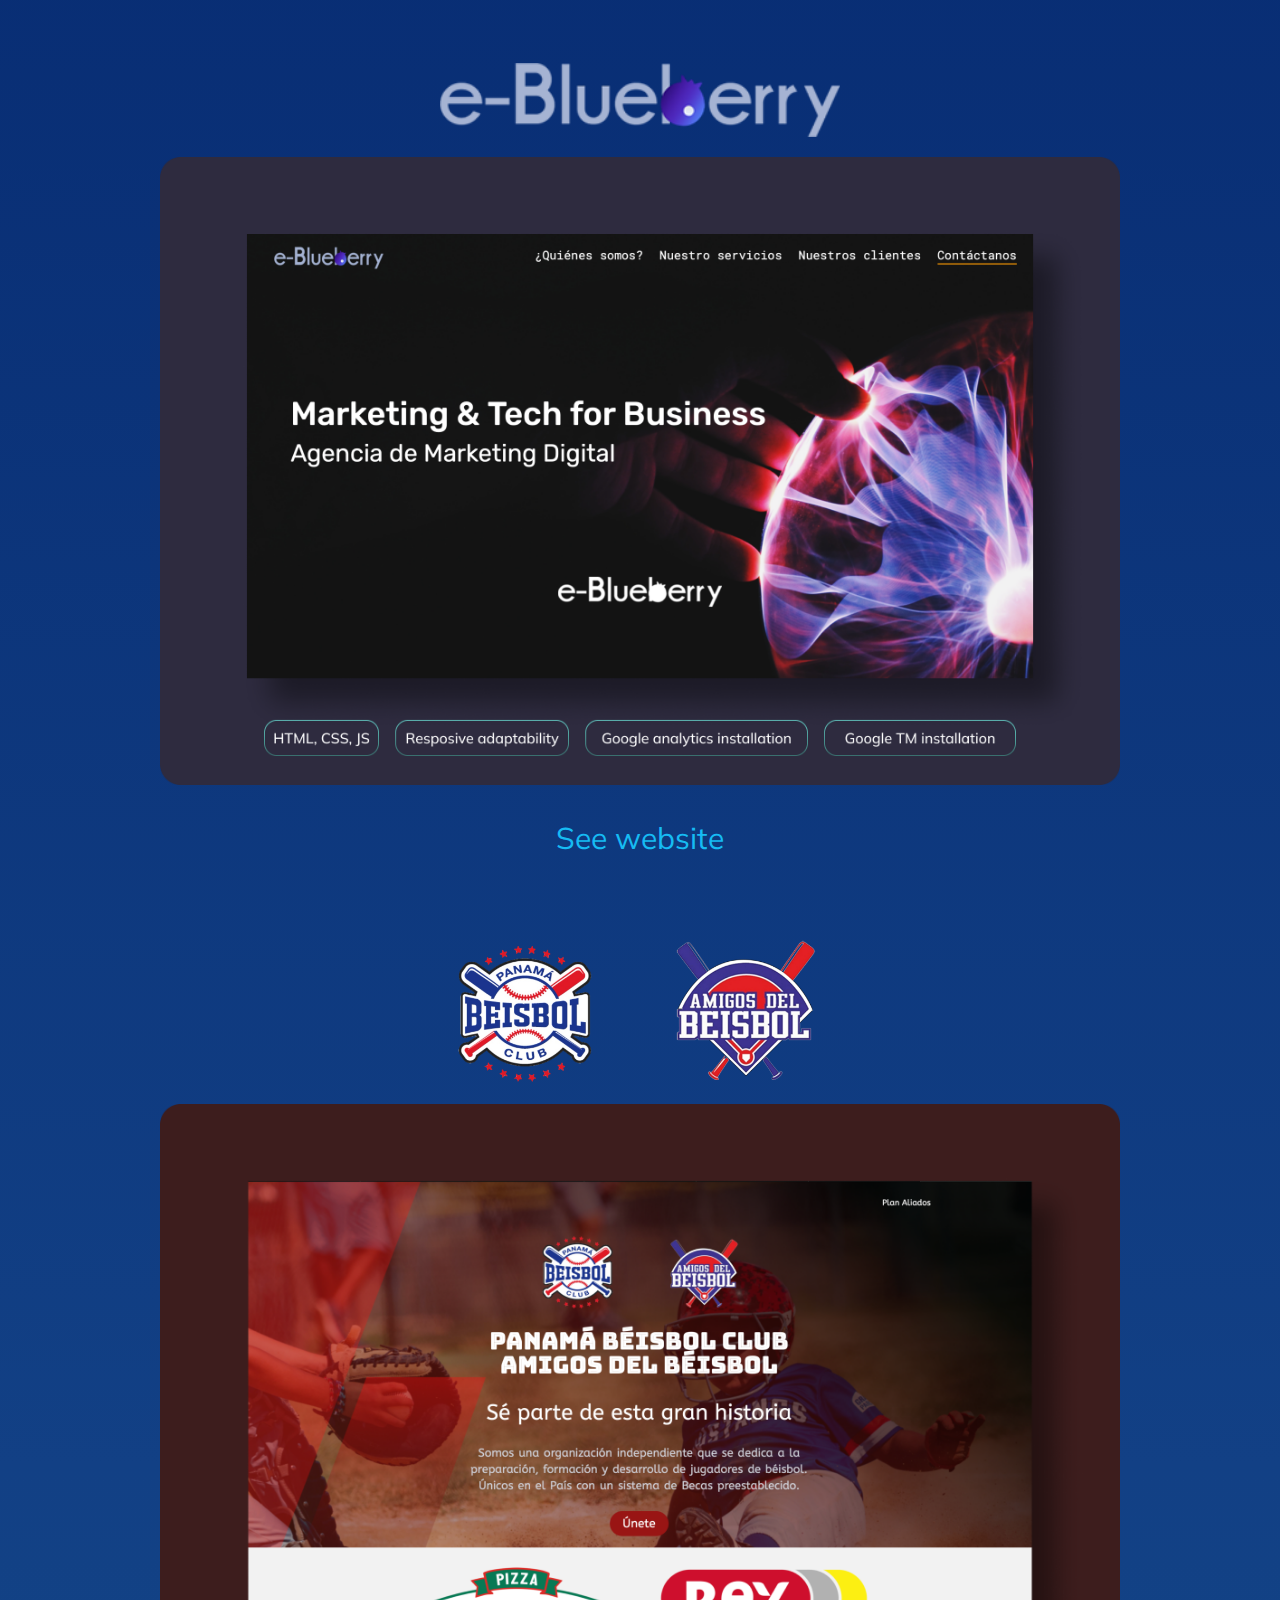
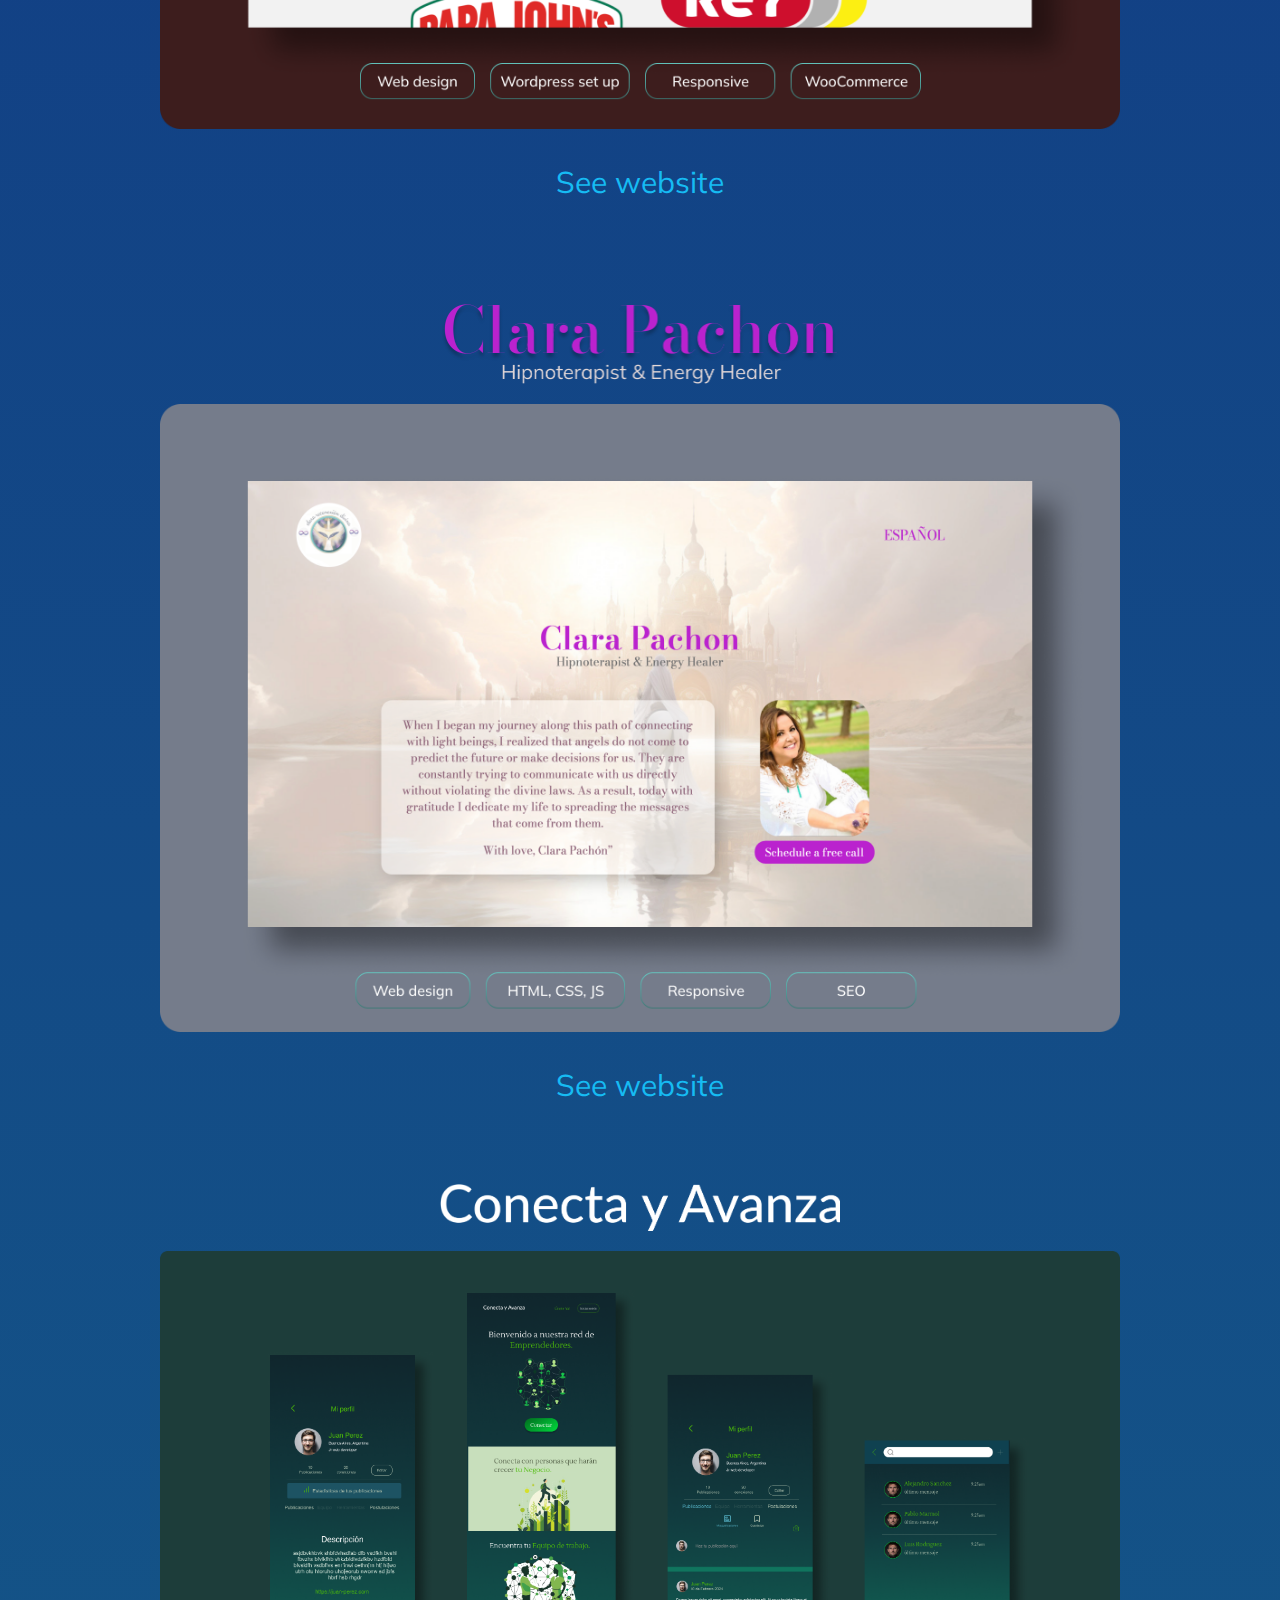
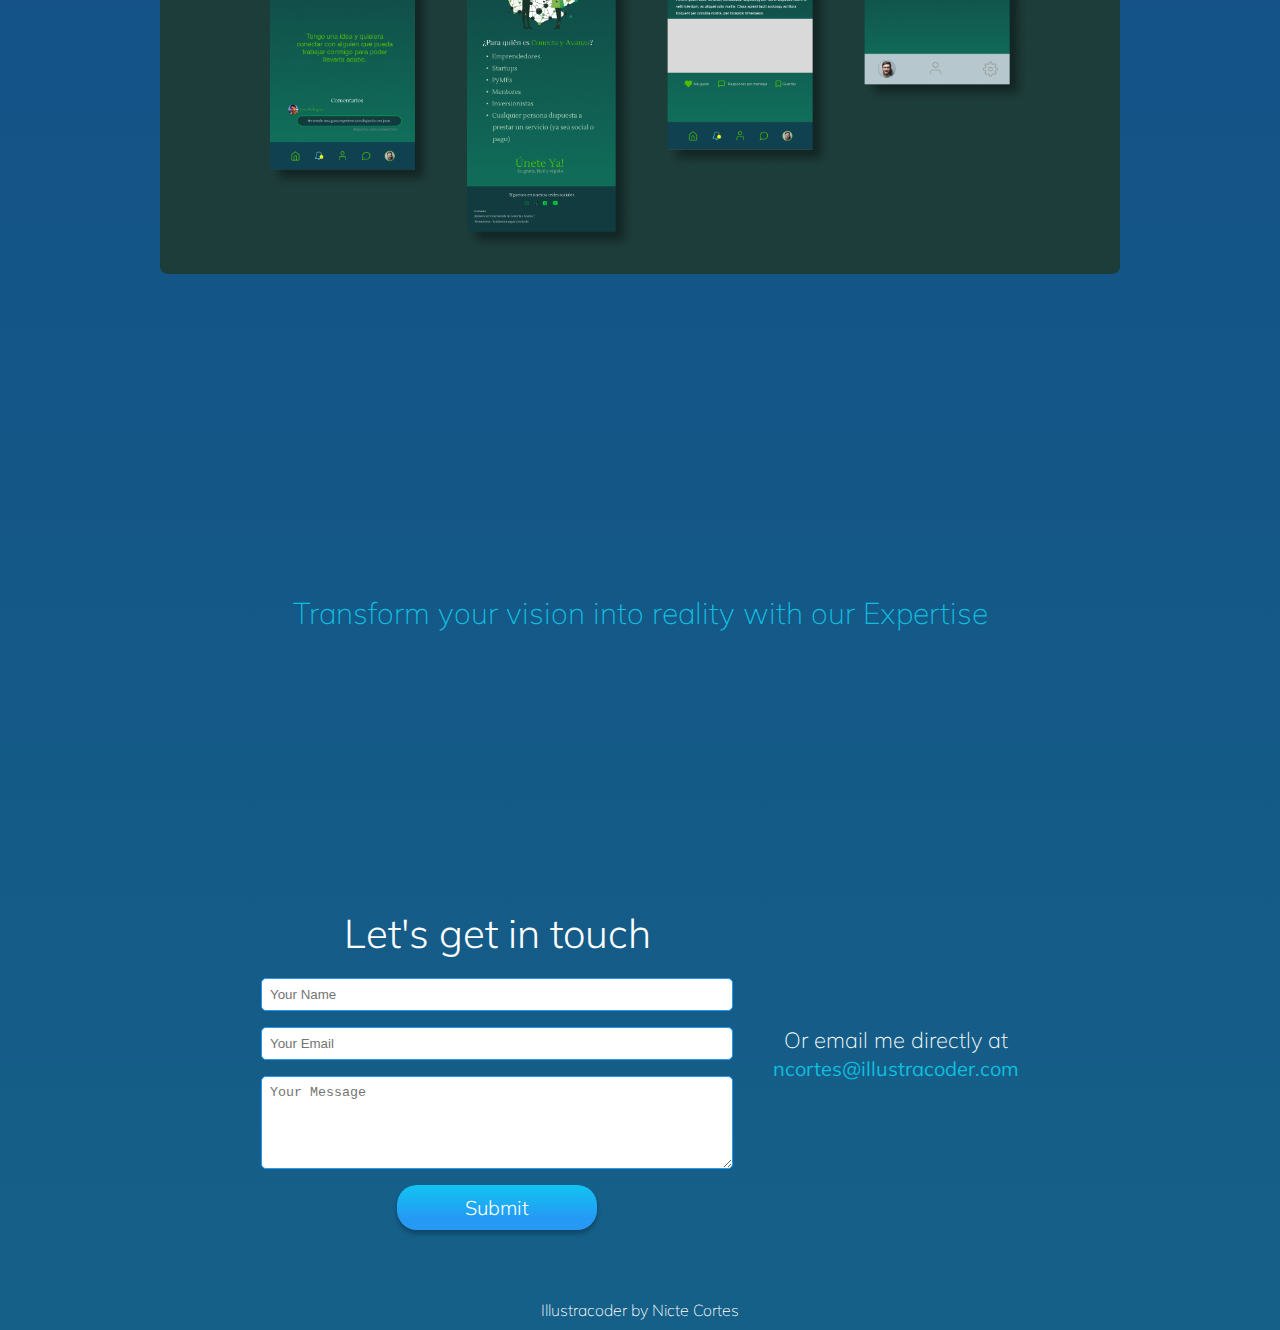
==== commit 8d3e44ab: "added design to services" ====
--- a/index.html
+++ b/index.html
@@ -30,7 +30,7 @@
             
             <div class="nav-btns">
                 <a href="https://calendly.com/ncortes-illustracoder/30min" class="calendly-link"><p>Schedule a free call</p></a>
-                <a href="./index-es.html">ES</a>
+                <a href="./español.html">ES</a>
             </div>
         </nav>
         <section class="hero">
@@ -57,7 +57,7 @@
                 <div class="service-card reveal active">
                     <div class="service-card--title">
                         <img src="./icons/web-design-icon.svg" alt="Web Design">
-                        <h4>Web Design</h4>
+                        <h4>Design</h4>
                         
                     </div>
                     <h4>UI/UX Design</h4>
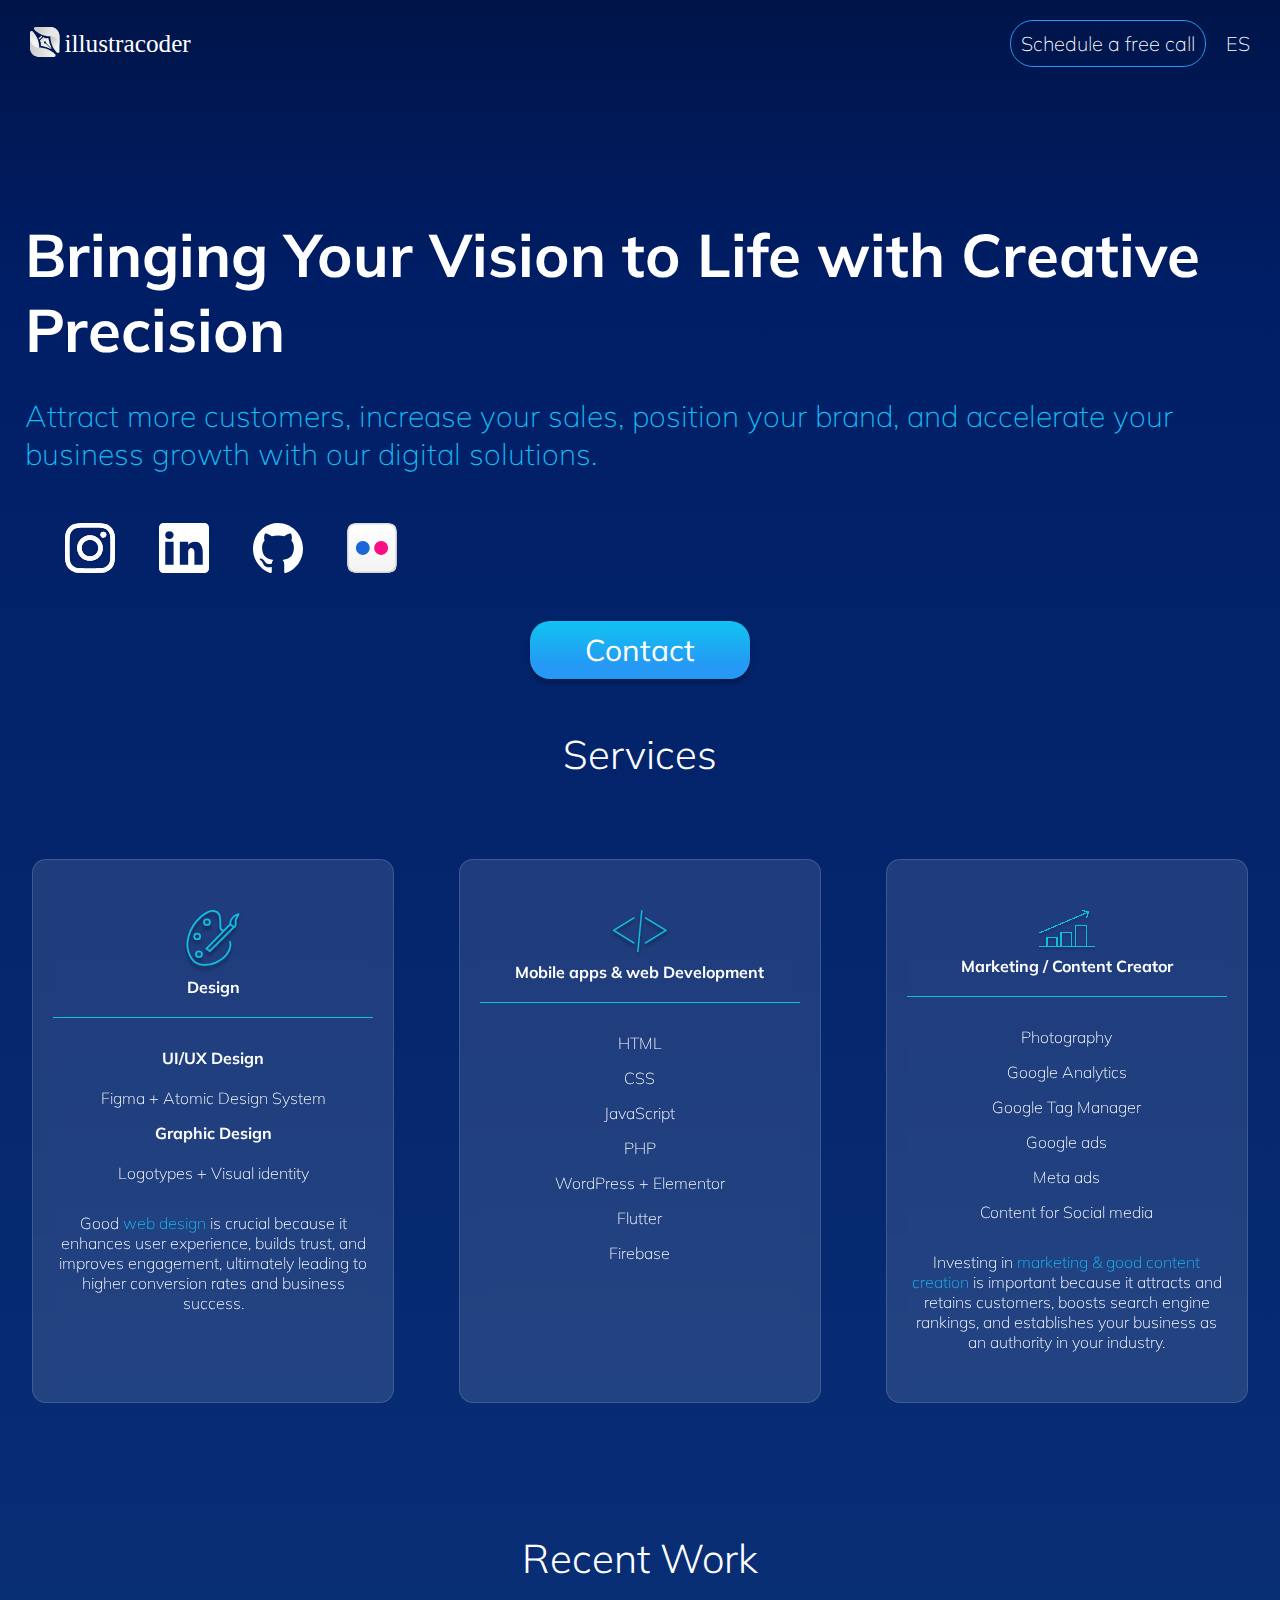
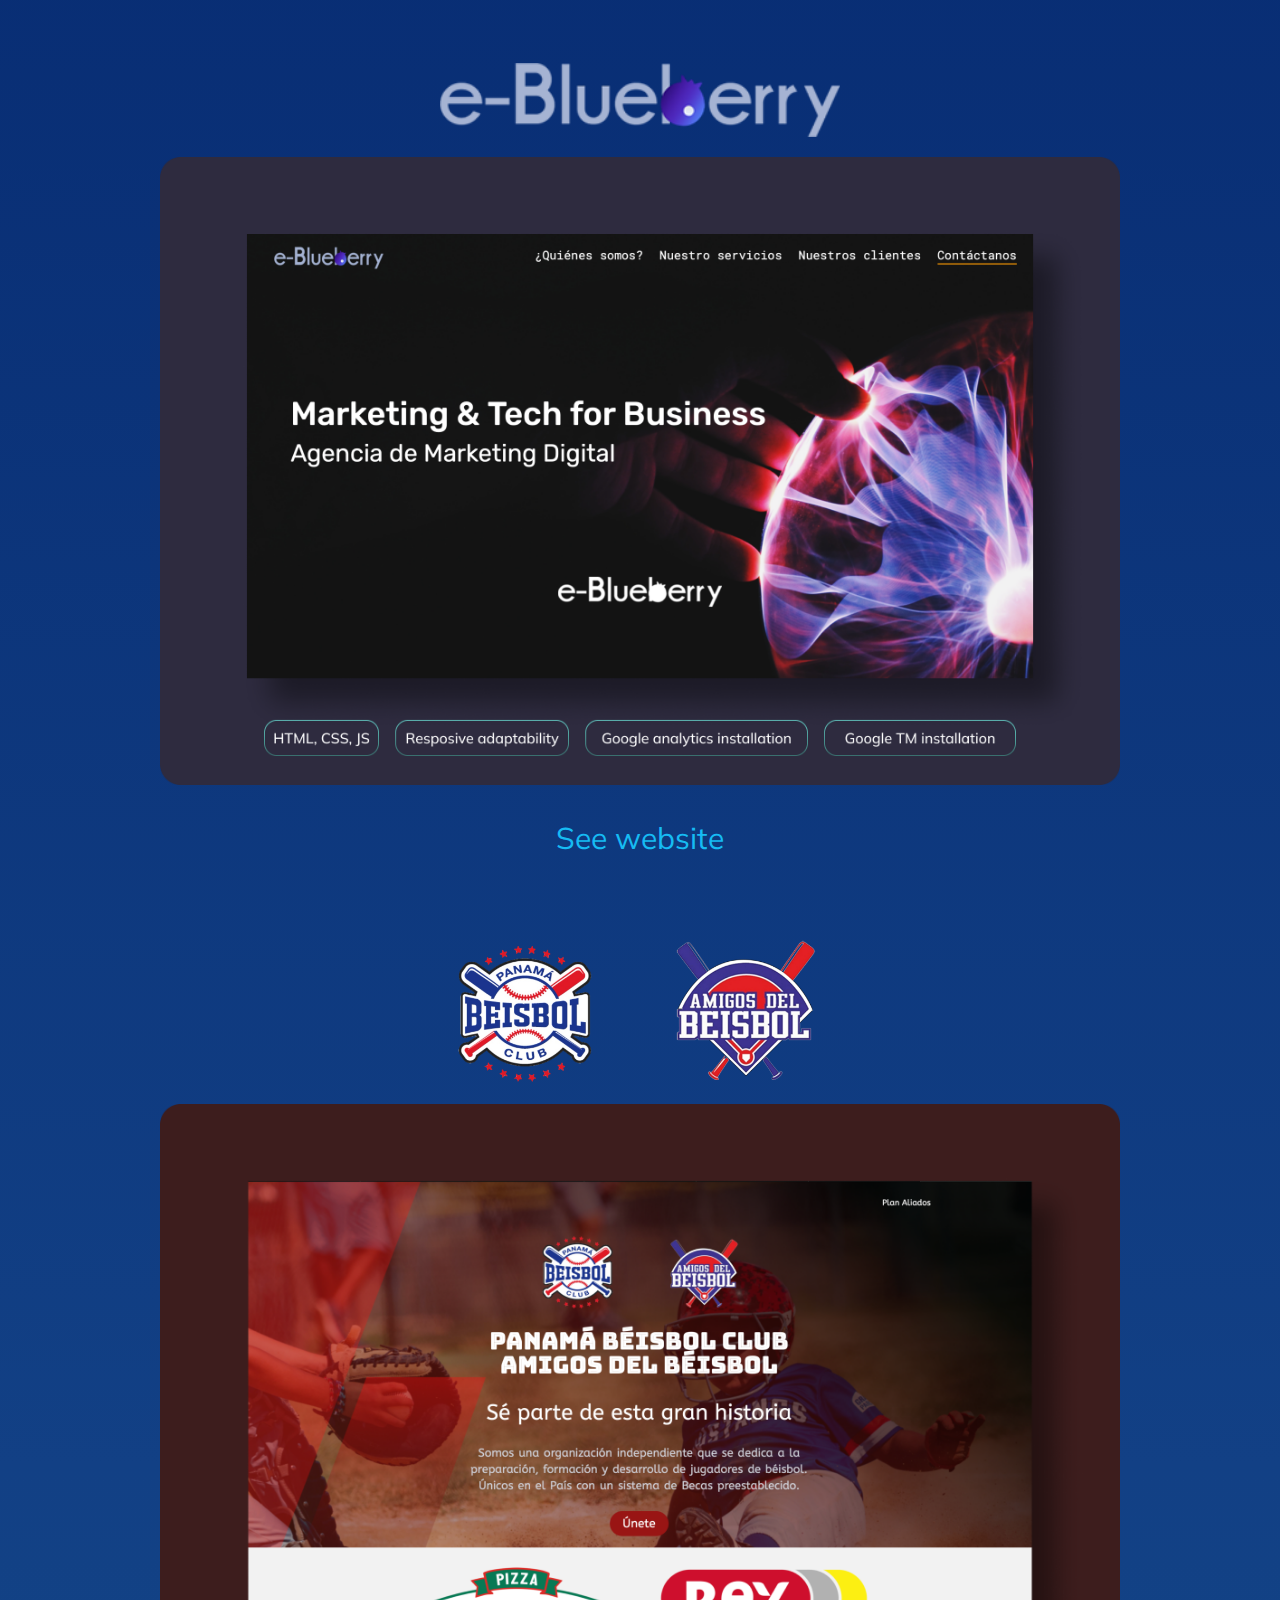
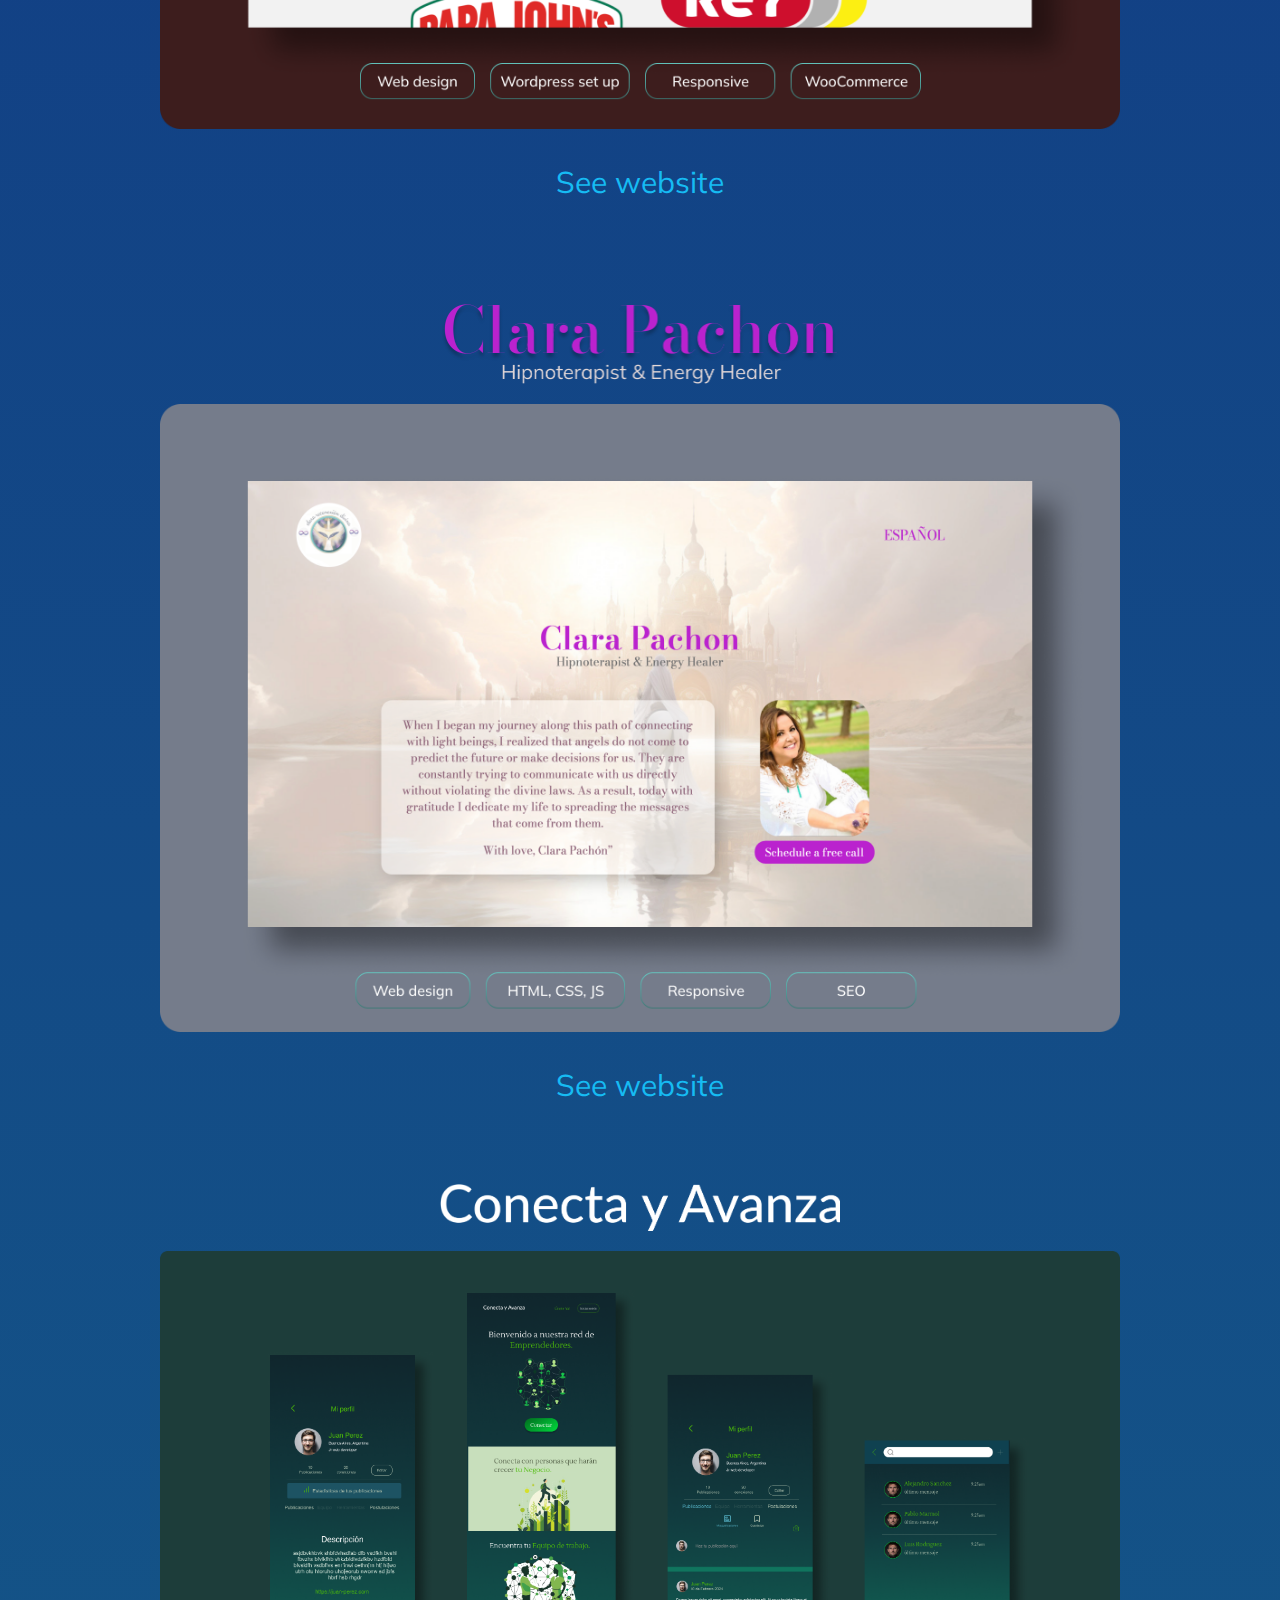
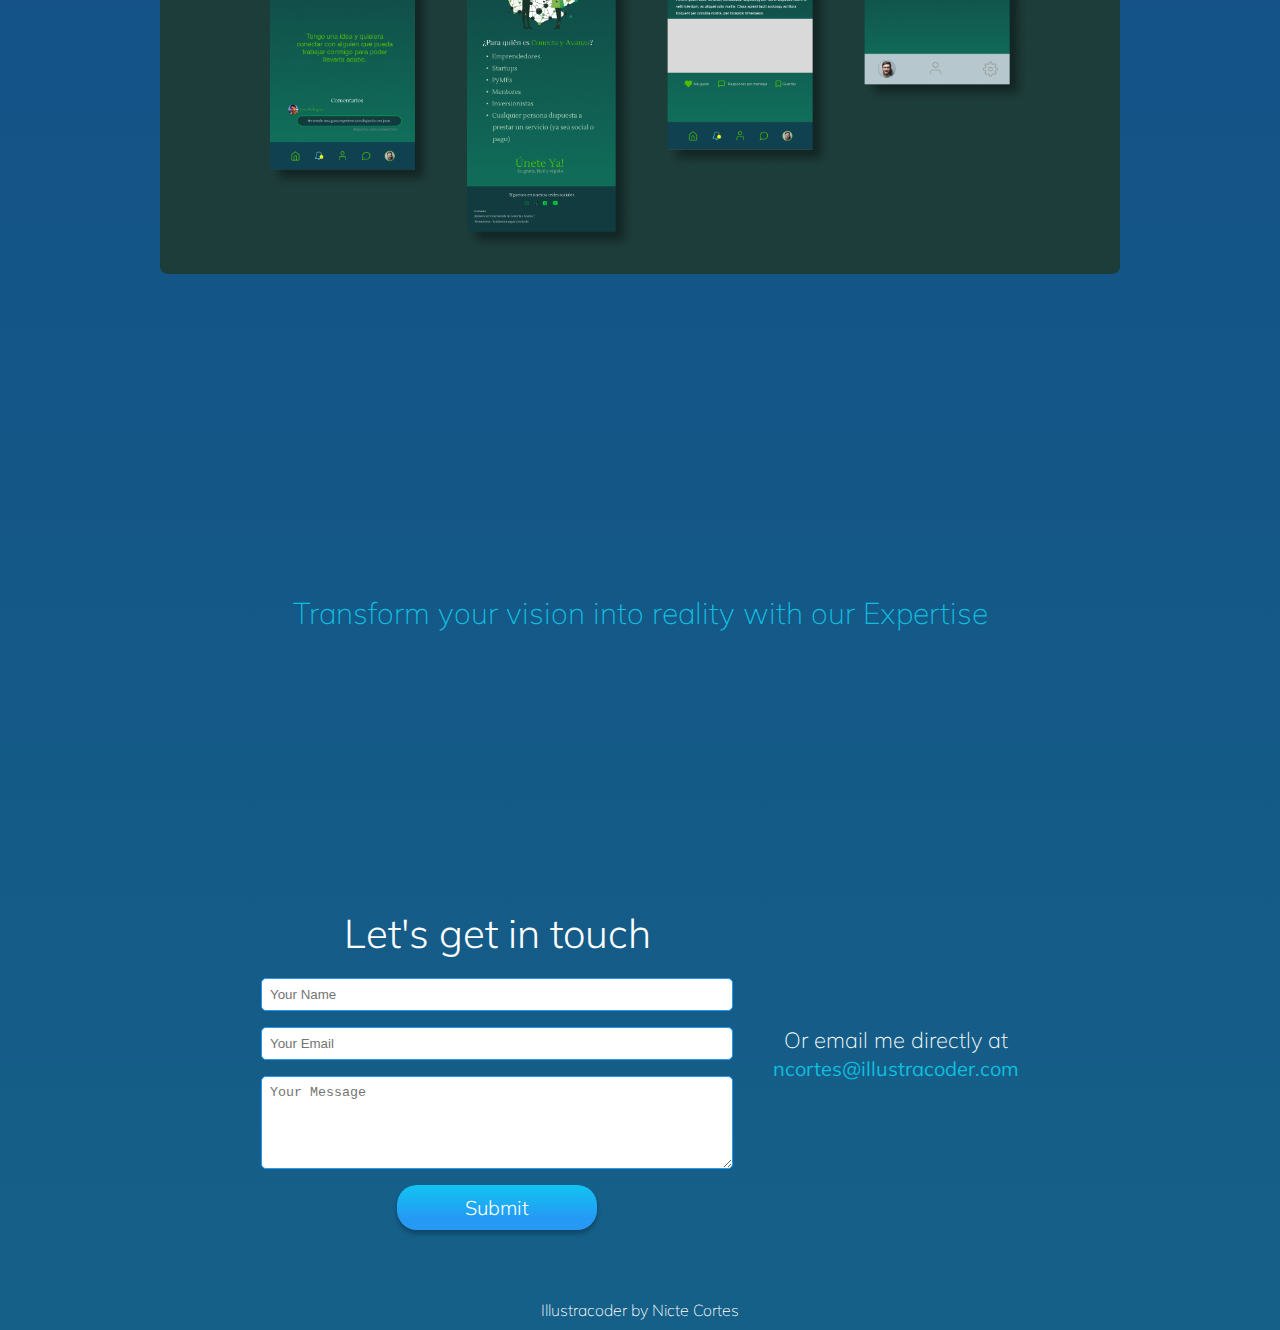
==== commit aadeaf1d: "flickr photo" ====
--- a/index.html
+++ b/index.html
@@ -11,6 +11,7 @@
   gtag('config', 'G-TVSC4ZTGMF');
 </script>
     <link rel="shortcut icon" type="x-icon" href="logo.png">
+    <meta property="og:image" content="https://flic.kr/p/2qf4imF" />
     <meta charset="UTF-8">
     <meta http-equiv="X-UA-Compatible" content="IE=edge">
     <meta name="viewport" content="width=device-width, initial-scale=1.0">
@@ -66,7 +67,7 @@
                         <p>Figma + Atomic Design System</p>
                     </div>
                     <h4>Graphic Design</h4>
-                    <p>Logotypes + Branding</p>
+                    <p>Logotypes + Visual identity</p>
                     
                     <div class="blue-text">
                         <p>Good <span class="orange">web design</span> is crucial because it enhances user experience, builds trust, and improves engagement, ultimately leading to higher conversion rates and business success.</p>
